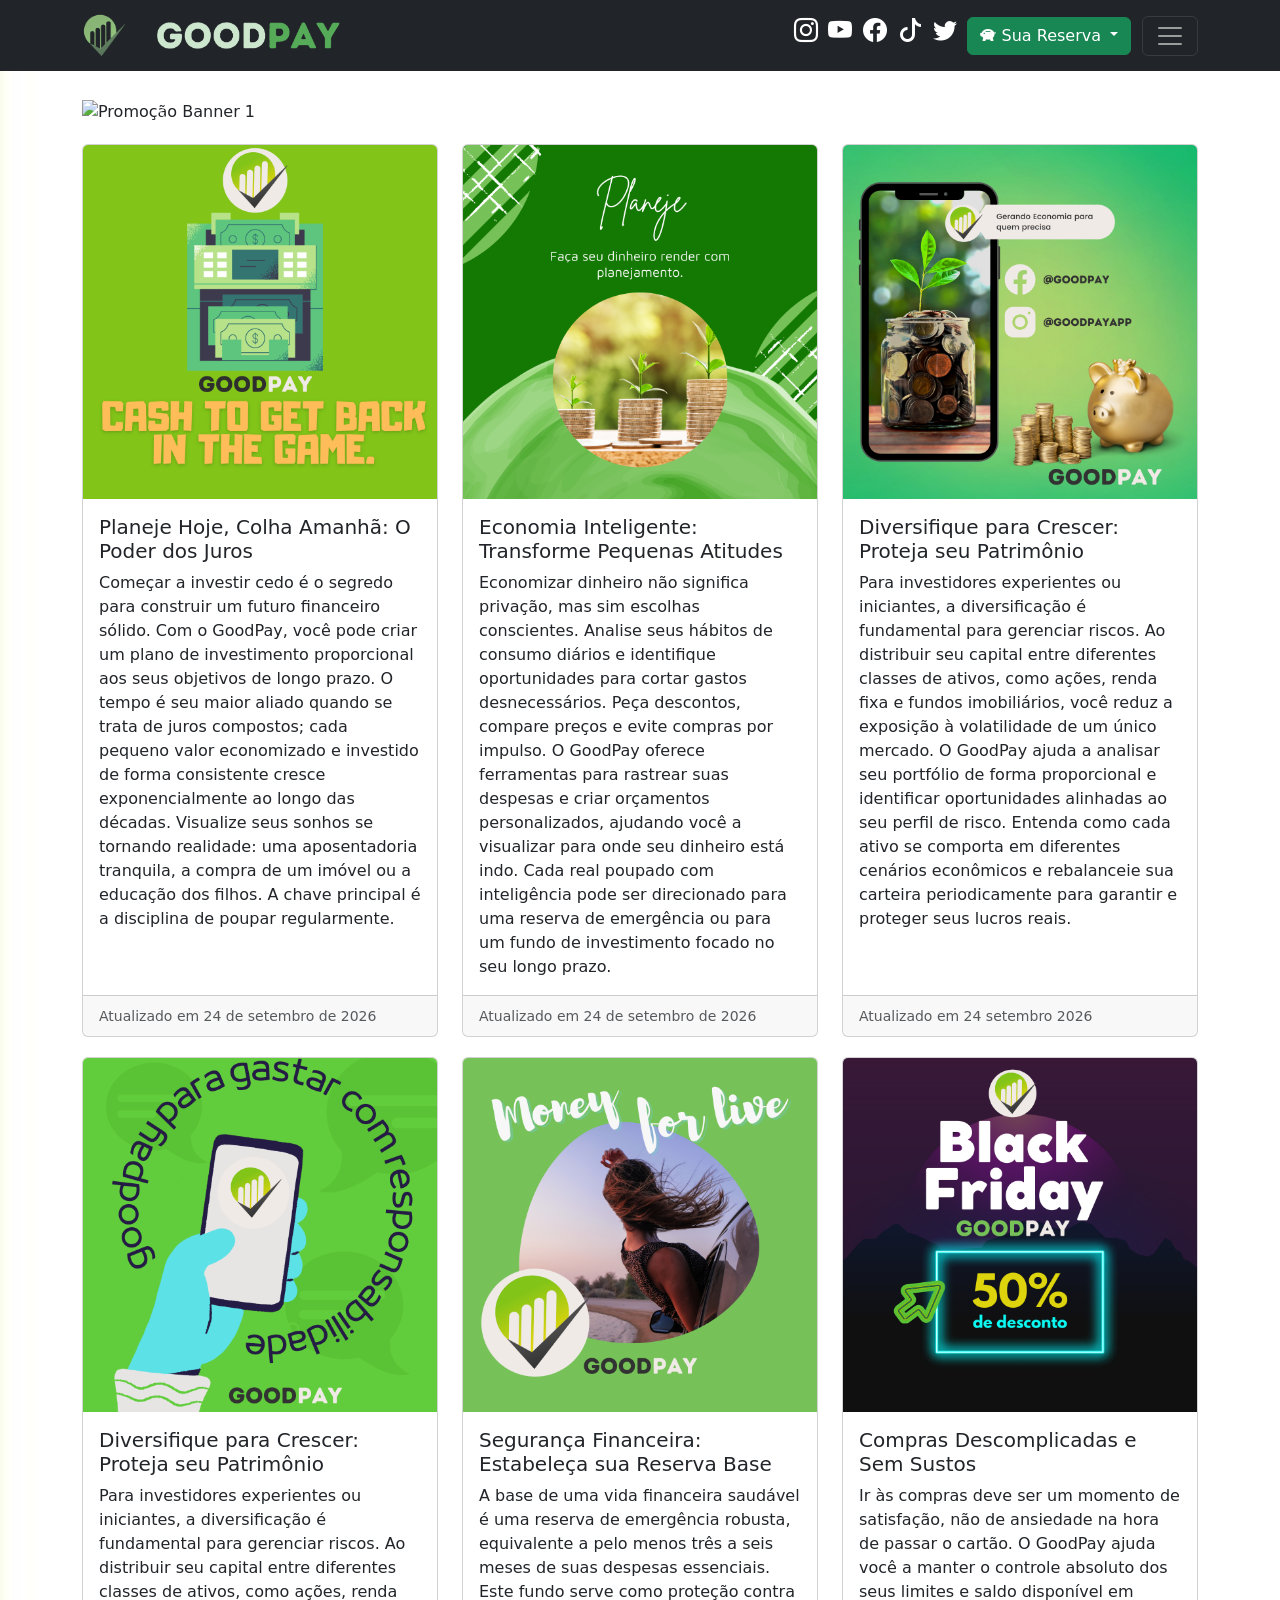
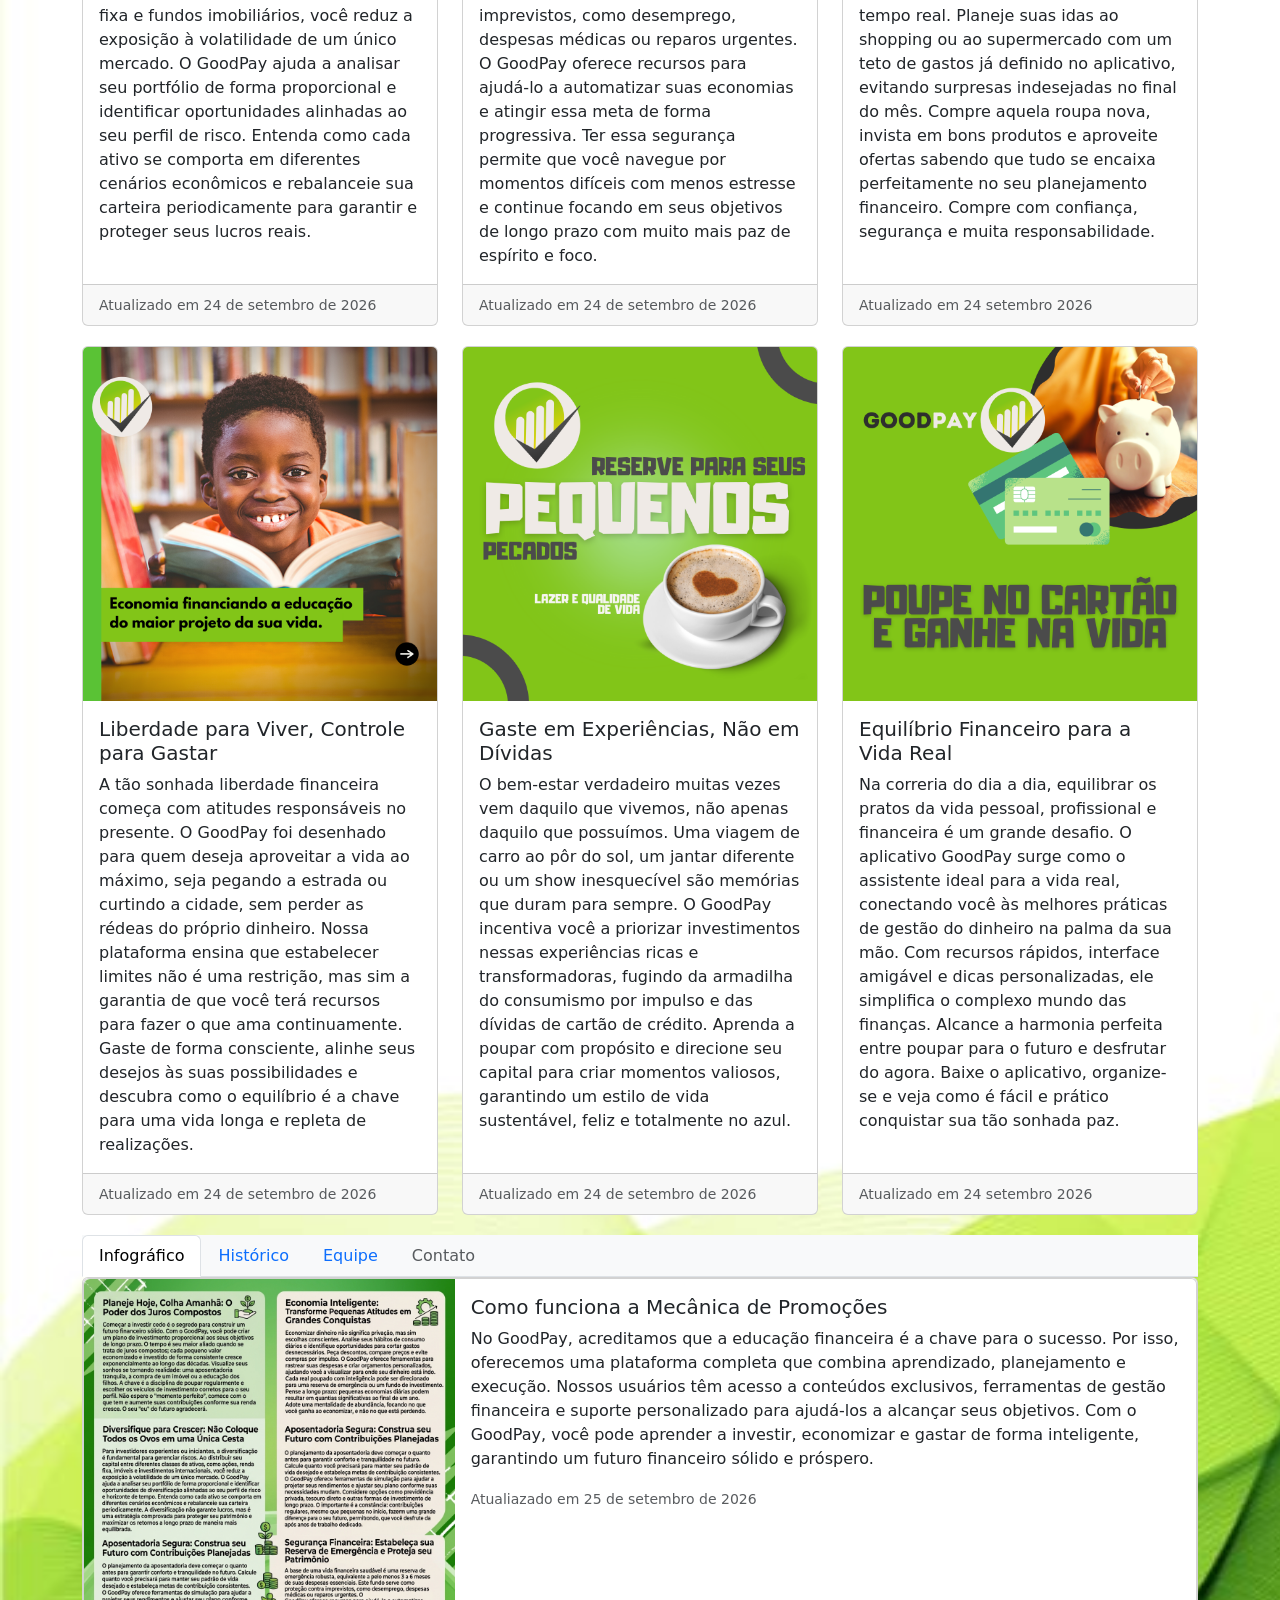
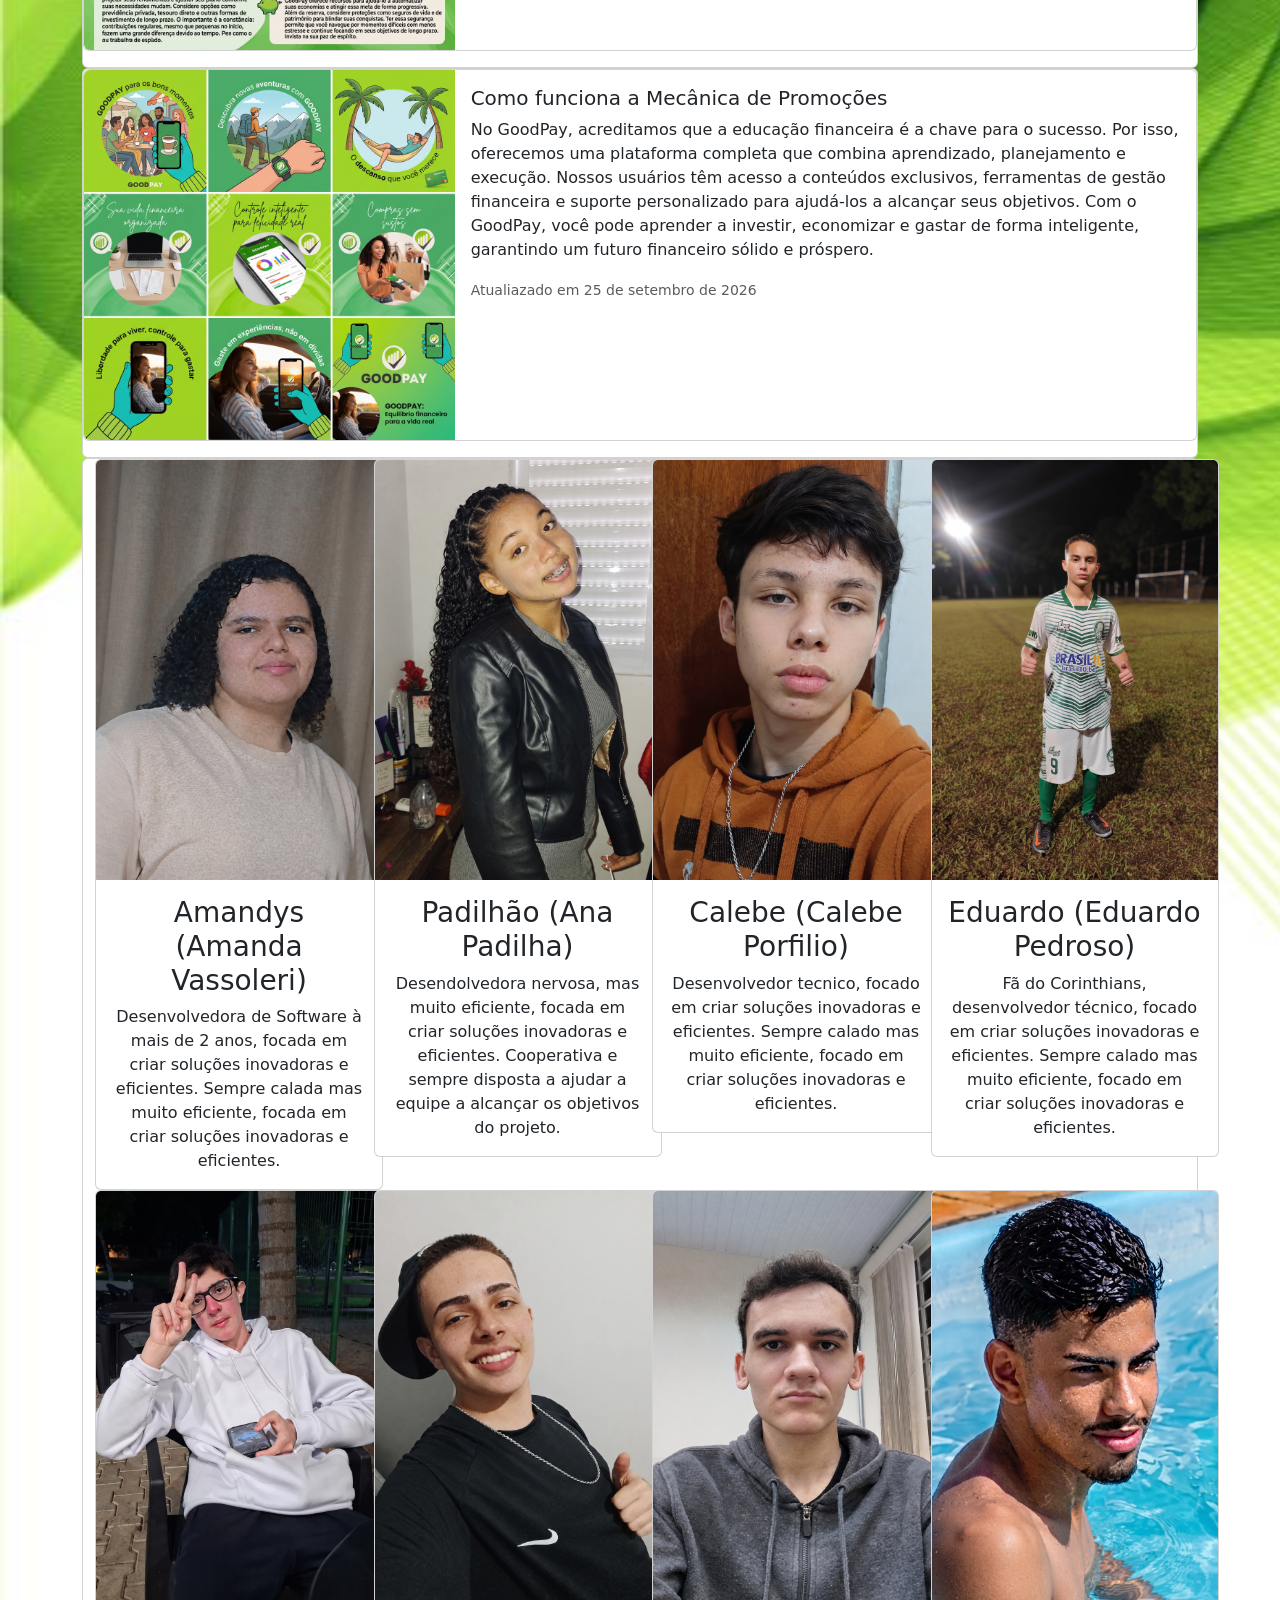
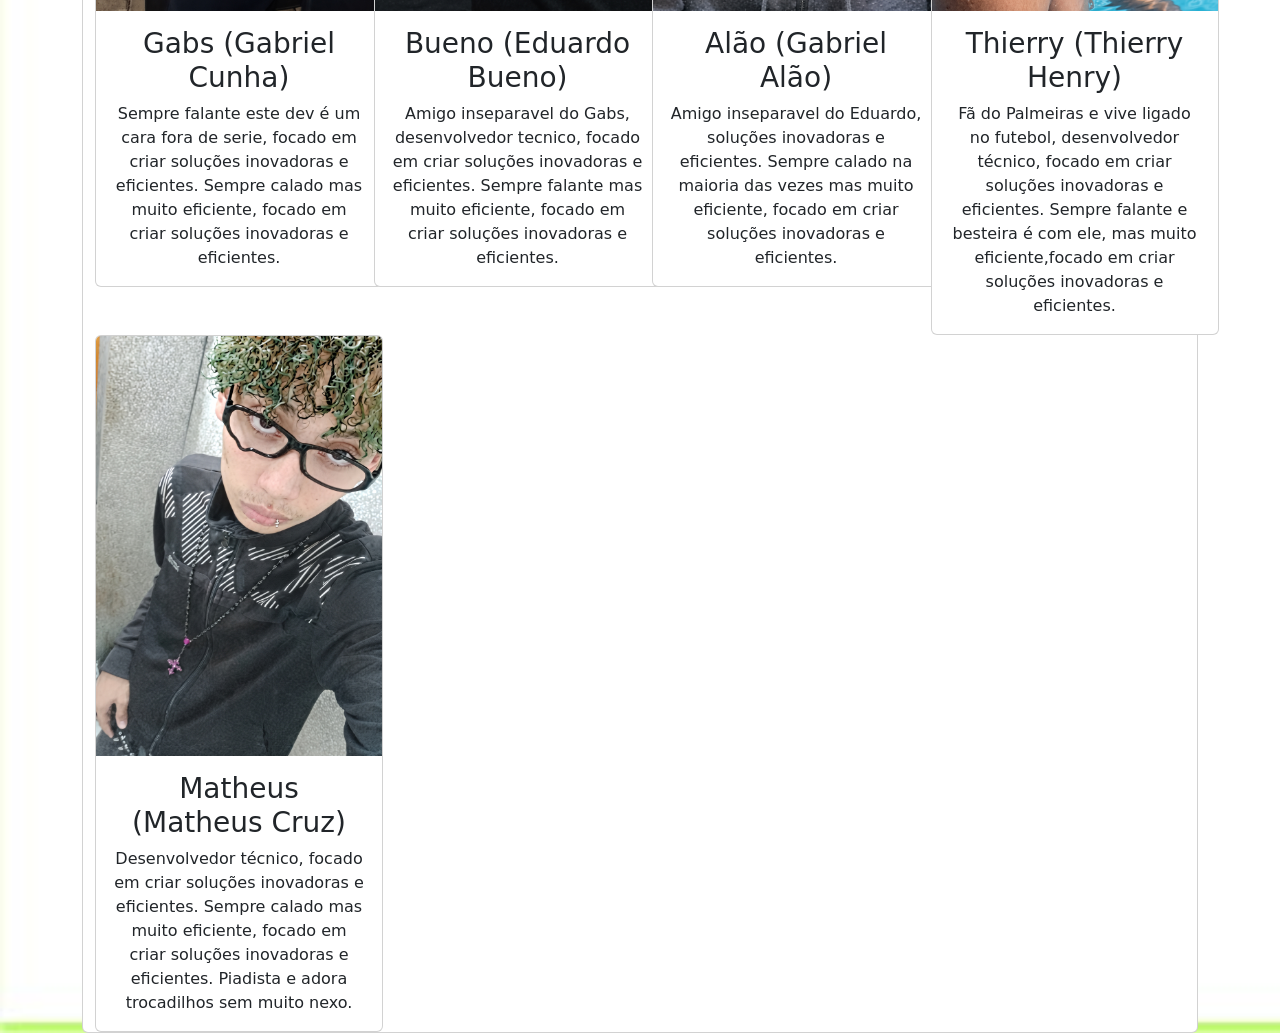
==== public/index.html @ ddb36ea9 "Inicio da Prova" ====
<!doctype html>
<html lang="pt-BR">

<head>
    <meta charset="utf-8">
    <meta name="viewport" content="width=device-width, initial-scale=1">
    <title>Bootstrap demo</title>
    <link href="https://cdn.jsdelivr.net/npm/bootstrap@5.3.8/dist/css/bootstrap.min.css" rel="stylesheet"
        integrity="sha384-sRIl4kxILFvY47J16cr9ZwB07vP4J8+LH7qKQnuqkuIAvNWLzeN8tE5YBujZqJLB" crossorigin="anonymous">
    <link rel="stylesheet" href="https://cdn.jsdelivr.net/npm/bootstrap-icons@1.13.1/font/bootstrap-icons.min.css">
    <link rel="stylesheet" href="./bootstrap/styles_complement.css">
</head>

<body>
    <header>
        <section name="barra-navegacao">
            <nav class="navbar navbar-dark bg-dark fixed-top">
                <div class="container">
                    <a class="navbar-brand" href="#">
                        <img src="./assets/logo_claro.png" alt="Logo Marca" width="45px" height="45px">
                    </a>
                    <div class="img-responsive">
                        <img src="./assets/letreiro-claro.png" alt="Letreiro Marca" width="30%">
                    </div>
                    <div class="icon">
                        <h4><i class="bi bi-instagram text-white"></i></h4>
                    </div>
                    <div class="icon">
                        <h4><i class="bi bi-youtube text-white"></i></h4>
                    </div>
                    <div class="icon">
                        <h4><i class="bi bi-facebook text-white"></i></h4>
                    </div>
                    <div class="icon">
                        <h4><i class="bi bi-tiktok text-white"></i></h4>
                    </div>
                    <div class="icon">
                        <h4><i class="bi bi-twitter text-white"></i></h4>
                    </div>
                    <div class="dropdown">
                        <button class="btn btn-success dropdown-toggle" type="button" data-bs-toggle="dropdown"
                            aria-expanded="false">
                            <i class="bi bi-piggy-bank-fill"></i>
                            Sua Reserva
                        </button>
                        <ul class="dropdown-menu dropdown-menu-dark">
                            <li><a class="dropdown-item active" href="#">Saldo da Conta</a></li>
                            <li><a class="dropdown-item" href="#">Transações</a></li>
                            <li><a class="dropdown-item" href="#">CashBack</a></li>
                            <li>
                                <hr class="dropdown-divider">
                            </li>
                            <li><a class="dropdown-item" href="#">Sair do Perfil</a></li>
                        </ul>
                    </div>
                    <button class="navbar-toggler" type="button" data-bs-toggle="offcanvas"
                        data-bs-target="#offcanvasNavbar" aria-controls="offcanvasNavbar"
                        aria-label="Toggle navigation">
                        <span class="navbar-toggler-icon"></span>
                    </button>
                    <div class="offcanvas offcanvas-end text-bg-dark" tabindex="-1" id="offcanvasNavbar"
                        aria-labelledby="offcanvasNavbarLabel">
                        <div class="offcanvas-header">
                            <img src="./assets/letreiro-claro.png" alt="Marca Digital" width="100%">
                            <button type="button" class="btn-close" data-bs-dismiss="offcanvas"
                                aria-label="Close"></button>
                        </div>
                        <div class="offcanvas-body">
                            <hr>
                            <div>
                                <div class="input-group mb-3">
                                    <span class="input-group-text" id="inputGroup-sizing-default">Email</span>
                                    <input type="email" class="form-control" aria-label="Sizing example input"
                                        aria-describedby="inputGroup-sizing-default" id="emailLogin">
                                </div>
                                <div class="input-group mb-3">
                                    <span class="input-group-text" id="inputGroup-sizing-default">Senha</span>
                                    <input type="password" class="form-control" aria-label="Sizing example input"
                                        aria-describedby="inputGroup-sizing-default" id="senhaLogin">
                                </div>
                                <div class="d-grid gap-2">
                                    <button class="btn btn-success" type="button" onclick="initializeLogin()">Login</button>
                                    <button class="btn btn-outline-success" type="button">Cadastrar</button>
                                </div>
                            </div>
                        </div>
                    </div>
                </div>
            </nav>
        </section>
    </header>
    <main>
        <section name="slide-show">
            <div class="container" style="margin-top: 100px;">
                <div id="carouselExampleIndicators" class="carousel slide">
                    <div class="carousel-indicators">
                        <button type="button" data-bs-target="#carouselExampleIndicators" data-bs-slide-to="0"
                            class="active" aria-current="true" aria-label="Slide 1"></button>
                        <button type="button" data-bs-target="#carouselExampleIndicators" data-bs-slide-to="1"
                            aria-label="Slide 2"></button>
                        <button type="button" data-bs-target="#carouselExampleIndicators" data-bs-slide-to="2"
                            aria-label="Slide 3"></button>
                    </div>
                    <div class="carousel-inner">
                        <div class="carousel-item active">
                            <img src="./assets/banner1.png" class="d-block w-100" alt="Promoção Banner 1">
                        </div>
                        <div class="carousel-item">
                            <img src="./assets/banner2.png" class="d-block w-100" alt="Promoção Banner 2">
                        </div>
                        <div class="carousel-item">
                            <img src="./assets/banner3.png" class="d-block w-100" alt="Promoção Banner 3">
                        </div>
                    </div>
                    <button class="carousel-control-prev" type="button" data-bs-target="#carouselExampleIndicators"
                        data-bs-slide="prev">
                        <span class="carousel-control-prev-icon" aria-hidden="true"></span>
                        <span class="visually-hidden">Anterior</span>
                    </button>
                    <button class="carousel-control-next" type="button" data-bs-target="#carouselExampleIndicators"
                        data-bs-slide="next">
                        <span class="carousel-control-next-icon" aria-hidden="true"></span>
                        <span class="visually-hidden">Próximo</span>
                    </button>
                </div>
            </div>
        </section>
        <section name="card-produtos">
            <div class="container" style="margin-top: 20px;">
                <div class="row row-cols-1 row-cols-md-3 g-4">
                    <div class="col">
                        <div class="card h-100">
                            <img src="./assets/quadro1.png" class="card-img-top" alt="Promoção 1">
                            <div class="card-body">
                                <h5 class="card-title">Planeje Hoje, Colha Amanhã: O Poder dos Juros</h5>
                                <p class="card-text">
                                    Começar a investir cedo é o segredo para construir um futuro financeiro sólido. Com
                                    o
                                    GoodPay, você pode criar um plano de investimento proporcional aos seus objetivos de
                                    longo prazo. O tempo é seu maior aliado quando se trata de juros compostos; cada
                                    pequeno
                                    valor economizado e investido de forma consistente cresce exponencialmente ao longo
                                    das
                                    décadas. Visualize seus sonhos se tornando realidade: uma aposentadoria tranquila, a
                                    compra de um imóvel ou a educação dos filhos. A chave principal é a disciplina de
                                    poupar
                                    regularmente.
                                </p>
                            </div>
                            <div class="card-footer">
                                <small class="text-body-secondary">Atualizado em 24 de setembro de 2026</small>
                            </div>
                        </div>
                    </div>
                    <div class="col">
                        <div class="card h-100">
                            <img src="./assets/quadro2.png" class="card-img-top" alt="Promoção 2">
                            <div class="card-body">
                                <h5 class="card-title">Economia Inteligente: Transforme Pequenas Atitudes</h5>
                                <p class="card-text">
                                    Economizar dinheiro não significa privação, mas sim escolhas conscientes. Analise
                                    seus
                                    hábitos de consumo diários e identifique oportunidades para cortar gastos
                                    desnecessários. Peça descontos, compare preços e evite compras por impulso. O
                                    GoodPay
                                    oferece ferramentas para rastrear suas despesas e criar orçamentos personalizados,
                                    ajudando você a visualizar para onde seu dinheiro está indo. Cada real poupado com
                                    inteligência pode ser direcionado para uma reserva de emergência ou para um fundo de
                                    investimento focado no seu longo prazo.
                                </p>
                            </div>
                            <div class="card-footer">
                                <small class="text-body-secondary">Atualizado em 24 de setembro de 2026</small>
                            </div>
                        </div>
                    </div>
                    <div class="col">
                        <div class="card h-100">
                            <img src="./assets/quadro3.png" class="card-img-top" alt="Promoção 3">
                            <div class="card-body">
                                <h5 class="card-title">Diversifique para Crescer: Proteja seu Patrimônio</h5>
                                <p class="card-text">
                                    Para investidores experientes ou iniciantes, a diversificação é fundamental para
                                    gerenciar riscos. Ao distribuir seu capital entre diferentes classes de ativos, como
                                    ações, renda fixa e fundos imobiliários, você reduz a exposição à volatilidade de um
                                    único mercado. O GoodPay ajuda a analisar seu portfólio de forma proporcional e
                                    identificar oportunidades alinhadas ao seu perfil de risco. Entenda como cada ativo
                                    se
                                    comporta em diferentes cenários econômicos e rebalanceie sua carteira periodicamente
                                    para garantir e proteger seus lucros reais.
                                </p>
                            </div>
                            <div class="card-footer">
                                <small class="text-body-secondary">Atualizado em 24 setembro 2026</small>
                            </div>
                        </div>
                    </div>
                </div>
            </div>
            <div class="container" style="margin-top: 20px;">
                <div class="row row-cols-1 row-cols-md-3 g-4">
                    <div class="col">
                        <div class="card h-100">
                            <img src="./assets/quadro4.png" class="card-img-top" alt="Promoção 4">
                            <div class="card-body">
                                <h5 class="card-title">Diversifique para Crescer: Proteja seu Patrimônio</h5>
                                <p class="card-text">
                                    Para investidores experientes ou iniciantes, a diversificação é fundamental para
                                    gerenciar riscos. Ao distribuir seu capital entre diferentes classes de ativos, como
                                    ações, renda fixa e fundos imobiliários, você reduz a exposição à volatilidade de um
                                    único mercado. O GoodPay ajuda a analisar seu portfólio de forma proporcional e
                                    identificar oportunidades alinhadas ao seu perfil de risco. Entenda como cada ativo
                                    se comporta em diferentes cenários econômicos e rebalanceie sua carteira
                                    periodicamente para garantir e proteger seus lucros reais.
                                </p>
                            </div>
                            <div class="card-footer">
                                <small class="text-body-secondary">Atualizado em 24 de setembro de 2026</small>
                            </div>
                        </div>
                    </div>
                    <div class="col">
                        <div class="card h-100">
                            <img src="./assets/quadro5.png" class="card-img-top" alt="Promoção 2">
                            <div class="card-body">
                                <h5 class="card-title">Segurança Financeira: Estabeleça sua Reserva Base</h5>
                                <p class="card-text">
                                    A base de uma vida financeira saudável é uma reserva de emergência robusta,
                                    equivalente a pelo menos três a seis meses de suas despesas essenciais. Este fundo
                                    serve como proteção contra imprevistos, como desemprego, despesas médicas ou reparos
                                    urgentes. O GoodPay oferece recursos para ajudá-lo a automatizar suas economias e
                                    atingir essa meta de forma progressiva. Ter essa segurança permite que você navegue
                                    por momentos difíceis com menos estresse e continue focando em seus objetivos de
                                    longo prazo com muito mais paz de espírito e foco.
                                </p>
                            </div>
                            <div class="card-footer">
                                <small class="text-body-secondary">Atualizado em 24 de setembro de 2026</small>
                            </div>
                        </div>
                    </div>
                    <div class="col">
                        <div class="card h-100">
                            <img src="./assets/quadro6.png" class="card-img-top" alt="Promoção 3">
                            <div class="card-body">
                                <h5 class="card-title">Compras Descomplicadas e Sem Sustos</h5>
                                <p class="card-text">
                                    Ir às compras deve ser um momento de satisfação, não de ansiedade na hora de passar
                                    o cartão. O GoodPay ajuda você a manter o controle absoluto dos seus limites e saldo
                                    disponível em tempo real. Planeje suas idas ao shopping ou ao supermercado com um
                                    teto de gastos já definido no aplicativo, evitando surpresas indesejadas no final do
                                    mês. Compre aquela roupa nova, invista em bons produtos e aproveite ofertas sabendo
                                    que tudo se encaixa perfeitamente no seu planejamento financeiro. Compre com
                                    confiança, segurança e muita responsabilidade.
                                </p>
                            </div>
                            <div class="card-footer">
                                <small class="text-body-secondary">Atualizado em 24 setembro 2026</small>
                            </div>
                        </div>
                    </div>
                </div>
            </div>
            <div class="container" style="margin-top: 20px;">
                <div class="row row-cols-1 row-cols-md-3 g-4">
                    <div class="col">
                        <div class="card h-100">
                            <img src="./assets/quadro7.png" class="card-img-top" alt="Promoção 4">
                            <div class="card-body">
                                <h5 class="card-title">Liberdade para Viver, Controle para Gastar</h5>
                                <p class="card-text">
                                    A tão sonhada liberdade financeira começa com atitudes responsáveis no presente. O
                                    GoodPay foi desenhado para quem deseja aproveitar a vida ao máximo, seja pegando a
                                    estrada ou curtindo a cidade, sem perder as rédeas do próprio dinheiro. Nossa
                                    plataforma ensina que estabelecer limites não é uma restrição, mas sim a garantia de
                                    que você terá recursos para fazer o que ama continuamente. Gaste de forma
                                    consciente, alinhe seus desejos às suas possibilidades e descubra como o equilíbrio
                                    é a chave para uma vida longa e repleta de realizações.
                                </p>
                            </div>
                            <div class="card-footer">
                                <small class="text-body-secondary">Atualizado em 24 de setembro de 2026</small>
                            </div>
                        </div>
                    </div>
                    <div class="col">
                        <div class="card h-100">
                            <img src="./assets/quadro8.png" class="card-img-top" alt="Promoção 2">
                            <div class="card-body">
                                <h5 class="card-title">Gaste em Experiências, Não em Dívidas</h5>
                                <p class="card-text">
                                    O bem-estar verdadeiro muitas vezes vem daquilo que vivemos, não apenas daquilo que
                                    possuímos. Uma viagem de carro ao pôr do sol, um jantar diferente ou um show
                                    inesquecível são memórias que duram para sempre. O GoodPay incentiva você a
                                    priorizar investimentos nessas experiências ricas e transformadoras, fugindo da
                                    armadilha do consumismo por impulso e das dívidas de cartão de crédito. Aprenda a
                                    poupar com propósito e direcione seu capital para criar momentos valiosos,
                                    garantindo um estilo de vida sustentável, feliz e totalmente no azul.
                                </p>
                            </div>
                            <div class="card-footer">
                                <small class="text-body-secondary">Atualizado em 24 de setembro de 2026</small>
                            </div>
                        </div>
                    </div>
                    <div class="col">
                        <div class="card h-100">
                            <img src="./assets/quadro9.png" class="card-img-top" alt="Promoção 3">
                            <div class="card-body">
                                <h5 class="card-title">Equilíbrio Financeiro para a Vida Real</h5>
                                <p class="card-text">
                                    Na correria do dia a dia, equilibrar os pratos da vida pessoal, profissional e
                                    financeira é um grande desafio. O aplicativo GoodPay surge como o assistente ideal
                                    para a vida real, conectando você às melhores práticas de gestão do dinheiro na
                                    palma da sua mão. Com recursos rápidos, interface amigável e dicas personalizadas,
                                    ele simplifica o complexo mundo das finanças. Alcance a harmonia perfeita entre
                                    poupar para o futuro e desfrutar do agora. Baixe o aplicativo, organize-se e veja
                                    como é fácil e prático conquistar sua tão sonhada paz.
                                </p>
                            </div>
                            <div class="card-footer">
                                <small class="text-body-secondary">Atualizado em 24 setembro 2026</small>
                            </div>
                        </div>
                    </div>
                </div>
            </div>
        </section>
        <section name="card-sobrenos">
            <div class="container bg-teal-100" style="margin-top:20px;">
                <ul class="nav nav-tabs bg-light">
                    <li class="nav-item">
                        <a class="nav-link active" aria-current="page" href="#infografico">Infográfico</a>
                    </li>
                    <li class="nav-item">
                        <a class="nav-link" href="#historico">Histórico</a>
                    </li>
                    <li class="nav-item">
                        <a class="nav-link" href="#">Equipe</a>
                    </li>
                    <li class="nav-item">
                        <a class="nav-link disabled" aria-disabled="true">Contato</a>
                    </li>
                </ul>
                <div class="card" style="width: 100%;" id="infografico">
                    <div class="card mb-3" style="max-width: 100%;">
                        <div class="row g-0">
                            <div class="col-md-4">
                                <img src="./assets/info-grafico.png" class="img-fluid rounded-start"
                                    alt="Mecanica de Promoções" width="100%">
                            </div>
                            <div class="col-md-8">
                                <div class="card-body">
                                    <h5 class="card-title">Como funciona a Mecânica de Promoções</h5>
                                    <p class="card-text">
                                        No GoodPay, acreditamos que a educação financeira é a chave para o sucesso. Por
                                        isso, oferecemos uma plataforma completa que combina aprendizado, planejamento e
                                        execução. Nossos usuários têm acesso a conteúdos exclusivos, ferramentas de
                                        gestão financeira e suporte personalizado para ajudá-los a alcançar seus
                                        objetivos. Com o GoodPay, você pode aprender a investir, economizar e gastar de
                                        forma inteligente, garantindo um futuro financeiro sólido e próspero.
                                    </p>
                                    <p class="card-text"><small class="text-body-secondary">Atualiazado em 25 de
                                            setembro de 2026</small></p>
                                </div>
                            </div>
                        </div>
                    </div>
                </div>
                <div class="card" style="width: 100%;" id="historico">
                    <div class="card mb-3" style="max-width: 100%;">
                        <div class="row g-0">
                            <div class="col-md-4">
                                <img src="./assets/posts.jpeg" class="img-fluid rounded-start"
                                    alt="Mecanica de Promoções" width="100%">
                            </div>
                            <div class="col-md-8">
                                <div class="card-body">
                                    <h5 class="card-title">Como funciona a Mecânica de Promoções</h5>
                                    <p class="card-text">
                                        No GoodPay, acreditamos que a educação financeira é a chave para o sucesso. Por
                                        isso, oferecemos uma plataforma completa que combina aprendizado, planejamento e
                                        execução. Nossos usuários têm acesso a conteúdos exclusivos, ferramentas de
                                        gestão financeira e suporte personalizado para ajudá-los a alcançar seus
                                        objetivos. Com o GoodPay, você pode aprender a investir, economizar e gastar de
                                        forma inteligente, garantindo um futuro financeiro sólido e próspero.
                                    </p>
                                    <p class="card-text"><small class="text-body-secondary">Atualiazado em 25 de
                                            setembro de 2026</small></p>
                                </div>
                            </div>
                        </div>
                    </div>
                </div>
                <div class="card" style="width: 100%;" id="equipe">
                    <div class="container text-center">
                        <div class="row row-cols-4">
                            <div class="col">
                                <div class="card" style="width: 18rem;">
                                    <img src="./assets/amandys.jpeg" class="card-img-top" alt="Amanda Vassoleri"
                                        width="640px" height="420px">
                                    <div class="card-body">
                                        <h3 class="card-title">Amandys (Amanda Vassoleri)</h3>
                                        <p class="card-text">Desenvolvedora de Software à mais de 2 anos,
                                            focada em criar soluções inovadoras e eficientes. Sempre calada mas muito
                                            eficiente, focada em criar soluções inovadoras e eficientes.
                                    </div>
                                </div>
                            </div>
                            <div class="col">
                                <div class="card" style="width: 18rem;">
                                    <img src="./assets/Ana.jpeg" class="card-img-top" alt="Ana Padilha" width="640px"
                                        height="420px">
                                    <div class="card-body">
                                        <h3 class="card-title">Padilhão (Ana Padilha)</h3>
                                        <p class="card-text">
                                            Desendolvedora nervosa, mas muito eficiente, focada em criar soluções
                                            inovadoras e eficientes. Cooperativa e sempre disposta a ajudar a equipe a
                                            alcançar os objetivos do projeto.
                                        </p>
                                    </div>
                                </div>
                            </div>
                            <div class="col">
                                <div class="card" style="width: 18rem;">
                                    <img src="./assets/calebe.jpeg" class="card-img-top" alt="Ana Padilha" width="640px"
                                        height="420px">
                                    <div class="card-body">
                                        <h3 class="card-title">Calebe (Calebe Porfilio)</h3>
                                        <p class="card-text">
                                            Desenvolvedor tecnico, focado em criar soluções inovadoras e eficientes.
                                            Sempre calado mas muito eficiente, focado em criar soluções inovadoras e
                                            eficientes.
                                        </p>
                                    </div>
                                </div>
                            </div>
                            <div class="col">
                                <div class="card" style="width: 18rem;">
                                    <img src="./assets/eduardo.jpeg" class="card-img-top" alt="Ana Padilha"
                                        width="640px" height="420px">
                                    <div class="card-body">
                                        <h3 class="card-title">Eduardo (Eduardo Pedroso)</h3>
                                        <p class="card-text">
                                            Fã do Corinthians, desenvolvedor técnico, focado em criar soluções
                                            inovadoras e
                                            eficientes. Sempre calado mas muito eficiente, focado em criar soluções
                                            inovadoras e eficientes.
                                        </p>
                                    </div>
                                </div>
                            </div>
                            <div class="col">
                                <div class="card" style="width: 18rem;">
                                    <img src="./assets/Gabs.jpeg" class="card-img-top" alt="Ana Padilha" width="640px"
                                        height="420px">
                                    <div class="card-body">
                                        <h3 class="card-title">Gabs (Gabriel Cunha)</h3>
                                        <p class="card-text">
                                            Sempre falante este dev é um cara fora de serie, focado em criar soluções
                                            inovadoras e eficientes. Sempre calado mas muito eficiente, focado em criar
                                            soluções inovadoras e eficientes.
                                        </p>
                                    </div>
                                </div>
                            </div>
                            <div class="col">
                                <div class="card" style="width: 18rem;">
                                    <img src="./assets/bueno.jpeg" class="card-img-top" alt="Ana Padilha" width="640px"
                                        height="420px">
                                    <div class="card-body">
                                        <h3 class="card-title">Bueno (Eduardo Bueno)</h3>
                                        <p class="card-text">
                                            Amigo inseparavel do Gabs, desenvolvedor tecnico, focado em criar soluções
                                            inovadoras e eficientes. Sempre falante mas muito eficiente, focado em criar
                                            soluções inovadoras e eficientes.
                                        </p>
                                    </div>
                                </div>
                            </div>
                            <div class="col">
                                <div class="card" style="width: 18rem;">
                                    <img src="./assets/Alao.jpeg" class="card-img-top" alt="Ana Padilha" width="640px"
                                        height="420px">
                                    <div class="card-body">
                                        <h3 class="card-title">Alão (Gabriel Alão)</h3>
                                        <p class="card-text">
                                            Amigo inseparavel do Eduardo, soluções inovadoras e
                                            eficientes. Sempre calado na maioria das vezes mas muito eficiente, focado
                                            em criar soluções
                                            inovadoras e eficientes.
                                        </p>
                                    </div>
                                </div>
                            </div>
                            <div class="col">
                                <div class="card" style="width: 18rem;">
                                    <img src="./assets/Thiery.jpeg" class="card-img-top" alt="Ana Padilha" width="640px"
                                        height="420px">
                                    <div class="card-body">
                                        <h3 class="card-title">Thierry (Thierry Henry)</h3>
                                        <p class="card-text">
                                            Fã do Palmeiras e vive ligado no futebol, desenvolvedor técnico, focado em
                                            criar soluções inovadoras e eficientes. Sempre falante e besteira é com ele,
                                            mas muito eficiente,focado em criar soluções inovadoras e eficientes.
                                        </p>
                                    </div>
                                </div>
                            </div>
                            <div class="col">
                                <div class="card" style="width: 18rem;">
                                    <img src="./assets/matheus.jpeg" class="card-img-top" alt="Ana Padilha"
                                        width="640px" height="420px">
                                    <div class="card-body">
                                        <h3 class="card-title">Matheus (Matheus Cruz)</h3>
                                        <p class="card-text">
                                            Desenvolvedor técnico, focado em criar soluções inovadoras e eficientes.
                                            Sempre calado mas muito eficiente, focado em criar soluções inovadoras e
                                            eficientes. Piadista e adora trocadilhos sem muito nexo.
                                        </p>
                                    </div>
                                </div>
                            </div>
                        </div>
                    </div>
                </div>
            </div>
        </section>
    </main>
    <footer>
        <script src="./engine/index.js"></script>
        <script src="https://cdn.jsdelivr.net/npm/@popperjs/core@2.11.8/dist/umd/popper.min.js"
            integrity="sha384-I7E8VVD/ismYTF4hNIPjVp/Zjvgyol6VFvRkX/vR+Vc4jQkC+hVqc2pM8ODewa9r"
            crossorigin="anonymous"></script>
        <script src="https://cdn.jsdelivr.net/npm/bootstrap@5.3.8/dist/js/bootstrap.min.js"
            integrity="sha384-G/EV+4j2dNv+tEPo3++6LCgdCROaejBqfUeNjuKAiuXbjrxilcCdDz6ZAVfHWe1Y"
            crossorigin="anonymous"></script>
    </footer>
</body>

</html>
---- public/bootstrap/styles_complement.css ----
body{
    background-image: url(../assets/fundo_gp_1.jpg);
    background-size: cover;
}
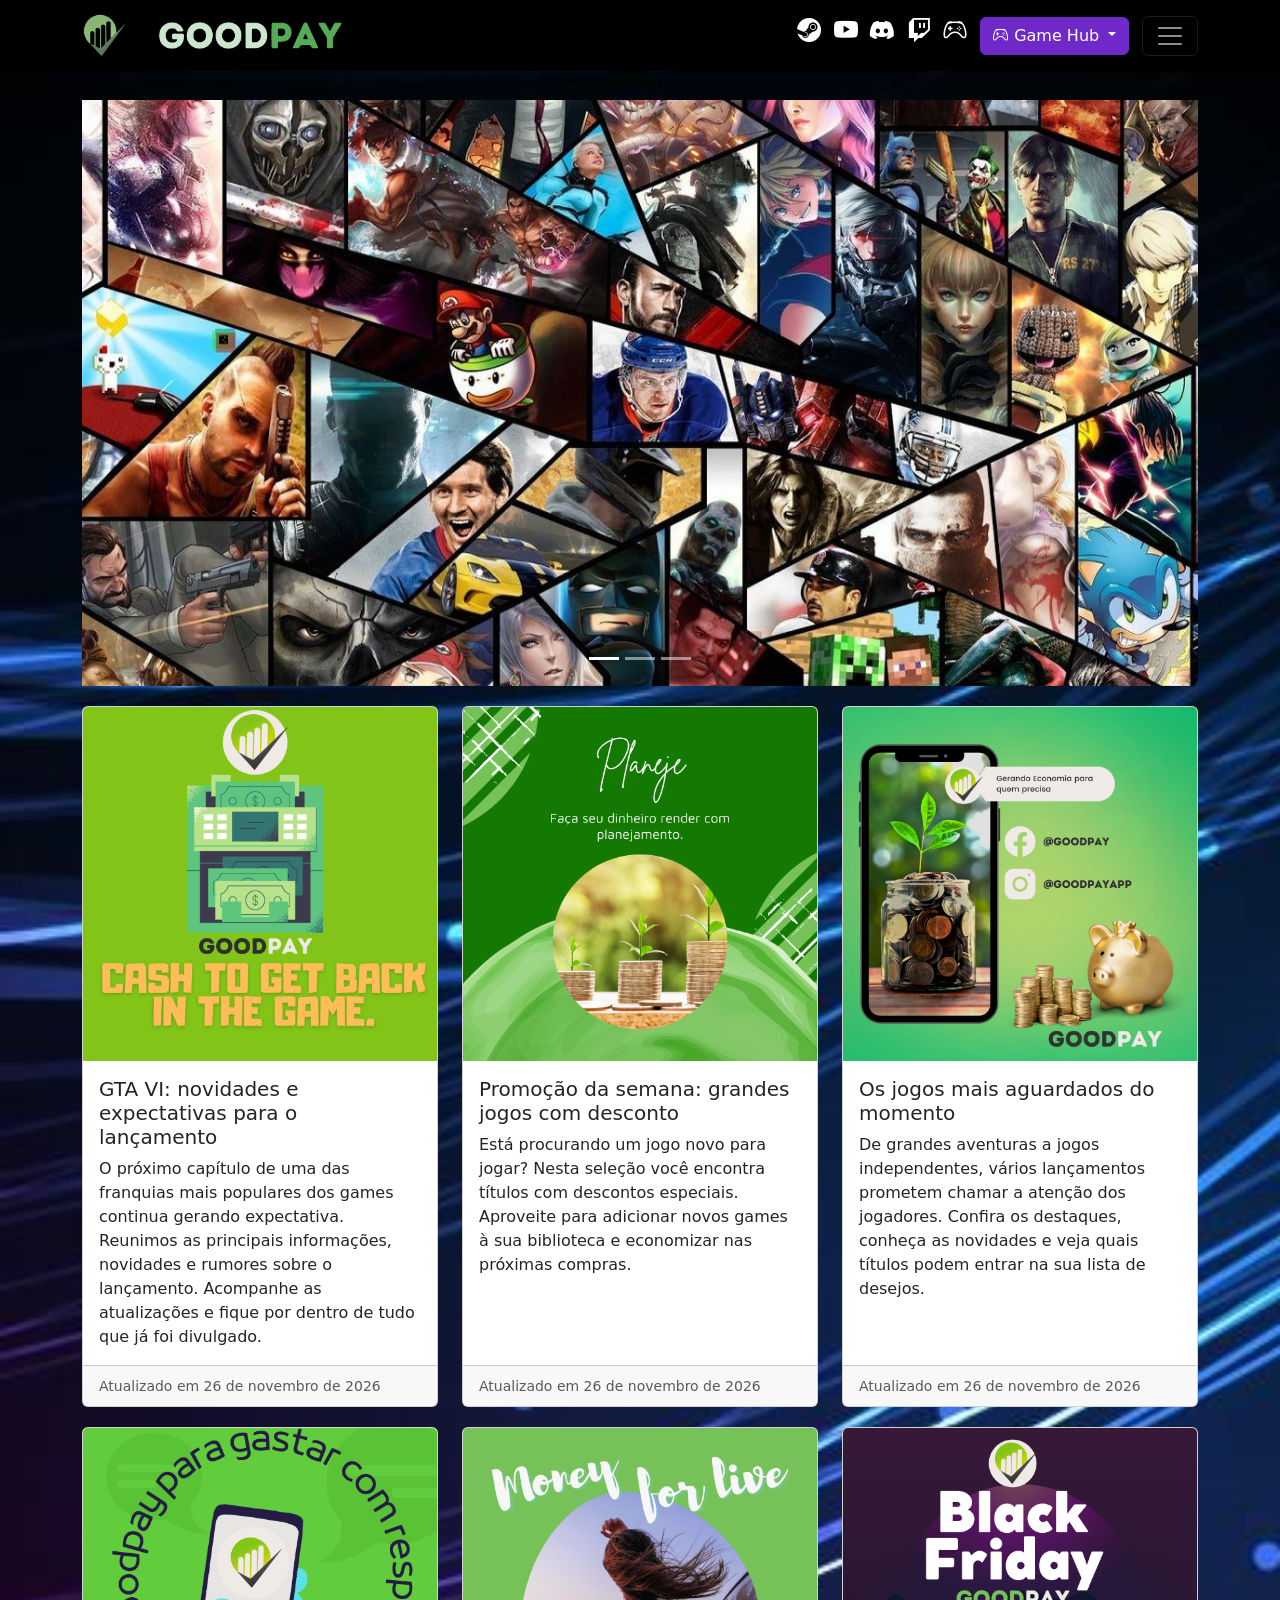
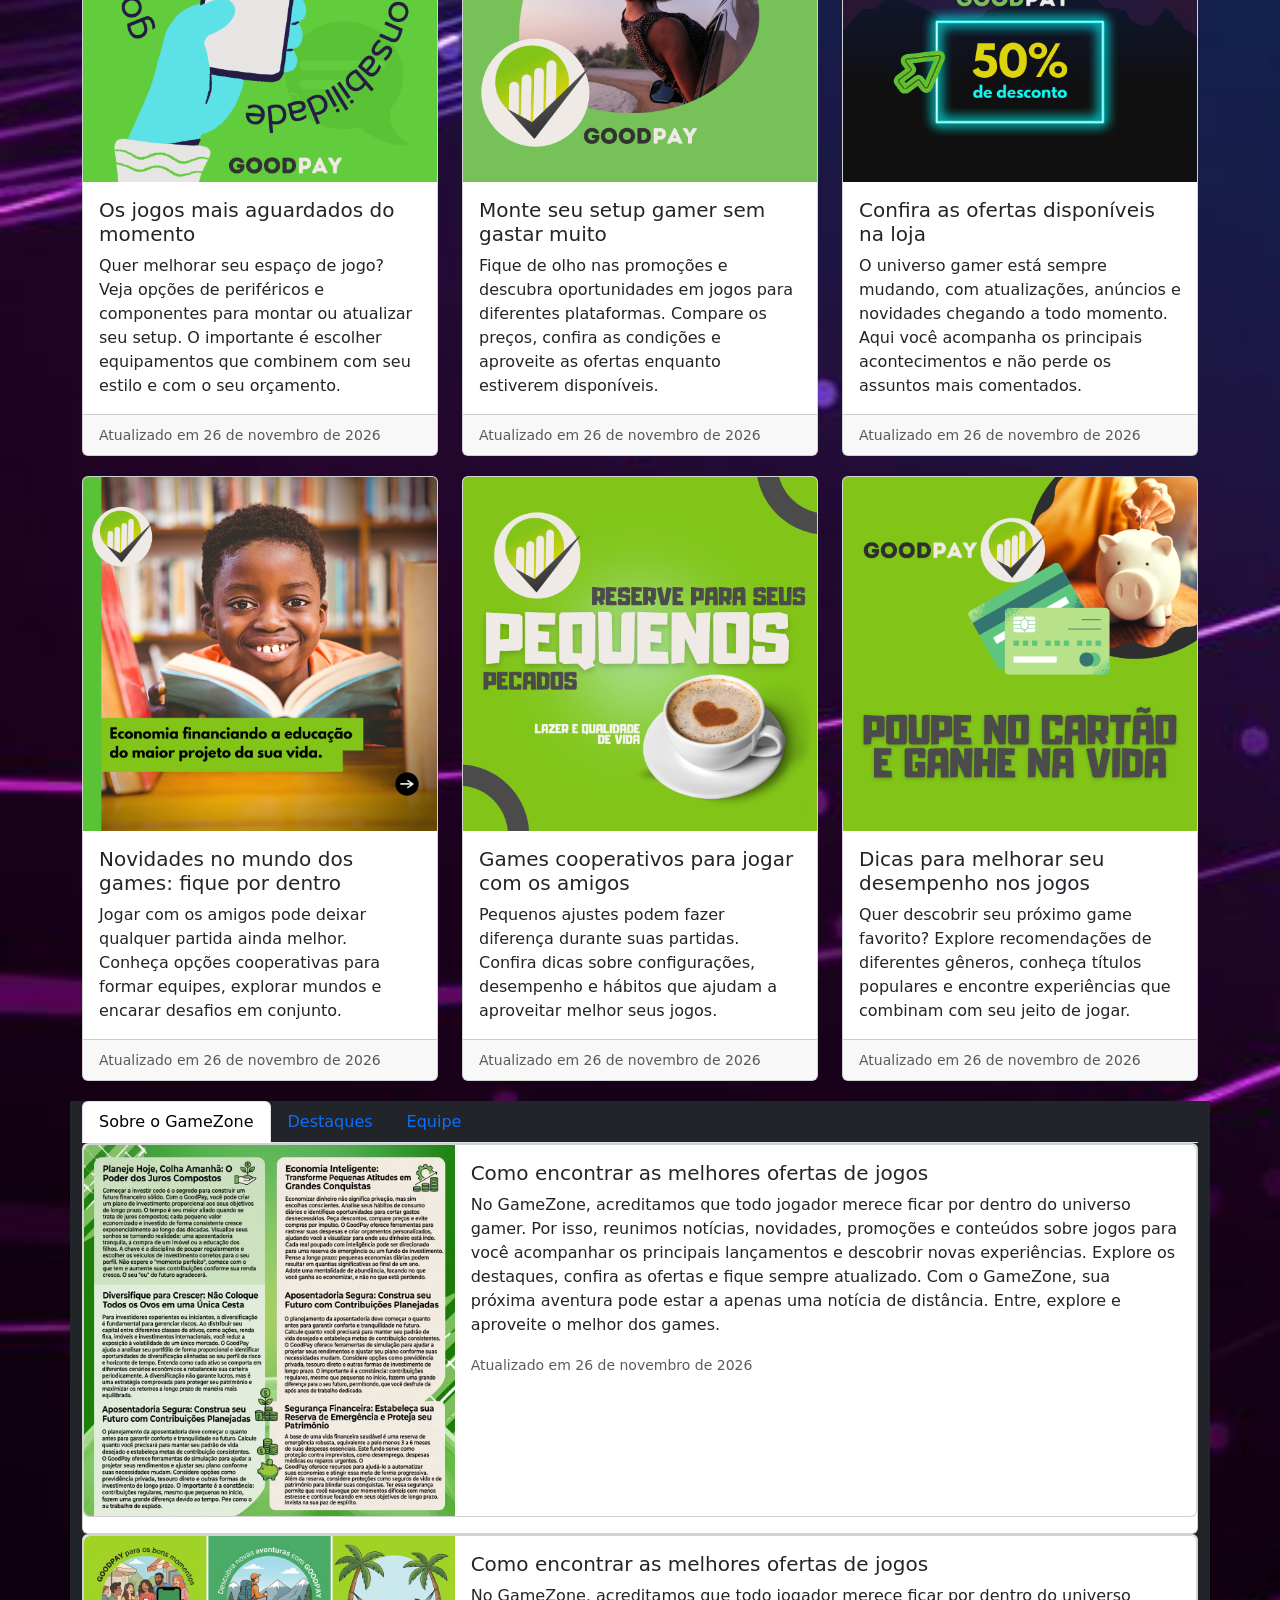
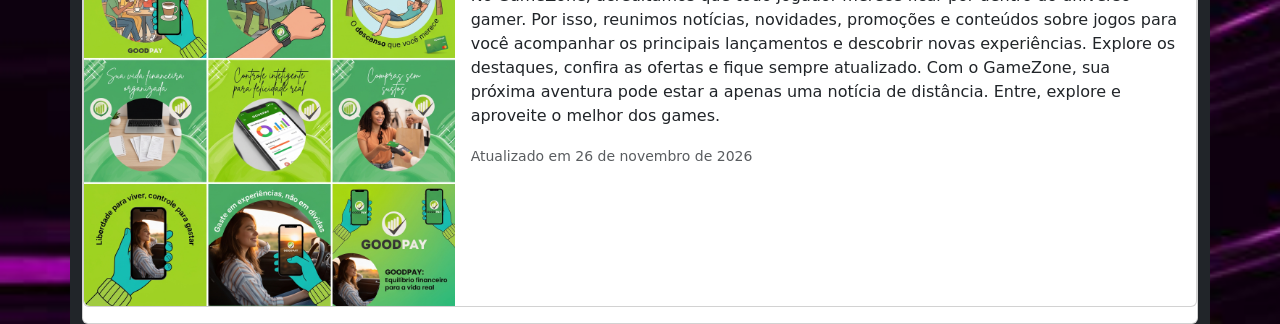
==== commit 4d5ab126: "parte 1 da prova" ====
--- a/public/index.html
+++ b/public/index.html
@@ -1,12 +1,10 @@
 <!doctype html>
 <html lang="pt-BR">
-
 <head>
     <meta charset="utf-8">
     <meta name="viewport" content="width=device-width, initial-scale=1">
-    <title>Bootstrap demo</title>
-    <link href="https://cdn.jsdelivr.net/npm/bootstrap@5.3.8/dist/css/bootstrap.min.css" rel="stylesheet"
-        integrity="sha384-sRIl4kxILFvY47J16cr9ZwB07vP4J8+LH7qKQnuqkuIAvNWLzeN8tE5YBujZqJLB" crossorigin="anonymous">
+    <title>GameZone | Game Hub</title>
+    <link href="https://cdn.jsdelivr.net/npm/bootstrap@5.3.8/dist/css/bootstrap.min.css" rel="stylesheet">
     <link rel="stylesheet" href="https://cdn.jsdelivr.net/npm/bootstrap-icons@1.13.1/font/bootstrap-icons.min.css">
     <link rel="stylesheet" href="./bootstrap/styles_complement.css">
 </head>
@@ -14,54 +12,43 @@
 <body>
     <header>
         <section name="barra-navegacao">
-            <nav class="navbar navbar-dark bg-dark fixed-top">
+            <nav class="navbar navbar-dark bg-black fixed-top">
                 <div class="container">
                     <a class="navbar-brand" href="#">
-                        <img src="./assets/logo_claro.png" alt="Logo Marca" width="45px" height="45px">
+                        <img src="./assets/logo_claro.png" alt="Logo GameZone" width="45px" height="45px">
                     </a>
                     <div class="img-responsive">
-                        <img src="./assets/letreiro-claro.png" alt="Letreiro Marca" width="30%">
-                    </div>
-                    <div class="icon">
-                        <h4><i class="bi bi-instagram text-white"></i></h4>
-                    </div>
-                    <div class="icon">
-                        <h4><i class="bi bi-youtube text-white"></i></h4>
-                    </div>
-                    <div class="icon">
-                        <h4><i class="bi bi-facebook text-white"></i></h4>
-                    </div>
-                    <div class="icon">
-                        <h4><i class="bi bi-tiktok text-white"></i></h4>
-                    </div>
-                    <div class="icon">
-                        <h4><i class="bi bi-twitter text-white"></i></h4>
-                    </div>
+                        <img src="./assets/letreiro-claro.png" alt="GameZone" width="30%">
+                    </div>
+                    <div class="icon"><h4><i class="bi bi-steam text-white"></i></h4></div>
+                    <div class="icon"><h4><i class="bi bi-youtube text-white"></i></h4></div>
+                    <div class="icon"><h4><i class="bi bi-discord text-white"></i></h4></div>
+                    <div class="icon"><h4><i class="bi bi-twitch text-white"></i></h4></div>
+                    <div class="icon"><h4><i class="bi bi-controller text-white"></i></h4></div>
+
                     <div class="dropdown">
-                        <button class="btn btn-success dropdown-toggle" type="button" data-bs-toggle="dropdown"
-                            aria-expanded="false">
-                            <i class="bi bi-piggy-bank-fill"></i>
-                            Sua Reserva
+                        <button class="btn btn-news dropdown-toggle" type="button" data-bs-toggle="dropdown" aria-expanded="false">
+                            <i class="bi bi-controller"></i> Game Hub
                         </button>
                         <ul class="dropdown-menu dropdown-menu-dark">
-                            <li><a class="dropdown-item active" href="#">Saldo da Conta</a></li>
-                            <li><a class="dropdown-item" href="#">Transações</a></li>
-                            <li><a class="dropdown-item" href="#">CashBack</a></li>
-                            <li>
-                                <hr class="dropdown-divider">
-                            </li>
-                            <li><a class="dropdown-item" href="#">Sair do Perfil</a></li>
+                            <li><a class="dropdown-item active" href="#">Ofertas</a></li>
+                            <li><a class="dropdown-item" href="#">Lançamentos</a></li>
+                            <li><a class="dropdown-item" href="#">Notícias</a></li>
+                            <li><hr class="dropdown-divider"></li>
+                            <li><a class="dropdown-item" href="#">Sair da conta</a></li>
                         </ul>
                     </div>
+
                     <button class="navbar-toggler" type="button" data-bs-toggle="offcanvas"
                         data-bs-target="#offcanvasNavbar" aria-controls="offcanvasNavbar"
                         aria-label="Toggle navigation">
                         <span class="navbar-toggler-icon"></span>
                     </button>
+
                     <div class="offcanvas offcanvas-end text-bg-dark" tabindex="-1" id="offcanvasNavbar"
                         aria-labelledby="offcanvasNavbarLabel">
                         <div class="offcanvas-header">
-                            <img src="./assets/letreiro-claro.png" alt="Marca Digital" width="100%">
+                            <img src="./assets/letreiro-claro.png" alt="GameZone" width="100%">
                             <button type="button" class="btn-close" data-bs-dismiss="offcanvas"
                                 aria-label="Close"></button>
                         </div>
@@ -69,7 +56,7 @@
                             <hr>
                             <div>
                                 <div class="input-group mb-3">
-                                    <span class="input-group-text" id="inputGroup-sizing-default">Email</span>
+                                    <span class="input-group-text" id="inputGroup-sizing-default">E-mail</span>
                                     <input type="email" class="form-control" aria-label="Sizing example input"
                                         aria-describedby="inputGroup-sizing-default" id="emailLogin">
                                 </div>
@@ -79,8 +66,8 @@
                                         aria-describedby="inputGroup-sizing-default" id="senhaLogin">
                                 </div>
                                 <div class="d-grid gap-2">
-                                    <button class="btn btn-success" type="button" onclick="initializeLogin()">Login</button>
-                                    <button class="btn btn-outline-success" type="button">Cadastrar</button>
+                                    <button class="btn btn-primary" type="button" onclick="initializeLogin()">Login</button>
+                                    <button class="btn btn-outline-info" type="button">Cadastrar</button>
                                 </div>
                             </div>
                         </div>
@@ -89,6 +76,7 @@
             </nav>
         </section>
     </header>
+
     <main>
         <section name="slide-show">
             <div class="container" style="margin-top: 100px;">
@@ -103,13 +91,13 @@
                     </div>
                     <div class="carousel-inner">
                         <div class="carousel-item active">
-                            <img src="./assets/banner1.png" class="d-block w-100" alt="Promoção Banner 1">
+                            <img src="./assets/banner1_gamer.jfif" class="d-block w-100" alt="Banner de jogos em destaque">
                         </div>
                         <div class="carousel-item">
-                            <img src="./assets/banner2.png" class="d-block w-100" alt="Promoção Banner 2">
+                            <img src="./assets/banner2.png" class="d-block w-100" alt="Ofertas de jogos">
                         </div>
                         <div class="carousel-item">
-                            <img src="./assets/banner3.png" class="d-block w-100" alt="Promoção Banner 3">
+                            <img src="./assets/banner3.png" class="d-block w-100" alt="Novidades gamer">
                         </div>
                     </div>
                     <button class="carousel-control-prev" type="button" data-bs-target="#carouselExampleIndicators"
@@ -125,215 +113,182 @@
                 </div>
             </div>
         </section>
+
         <section name="card-produtos">
             <div class="container" style="margin-top: 20px;">
                 <div class="row row-cols-1 row-cols-md-3 g-4">
-                    <div class="col">
-                        <div class="card h-100">
-                            <img src="./assets/quadro1.png" class="card-img-top" alt="Promoção 1">
-                            <div class="card-body">
-                                <h5 class="card-title">Planeje Hoje, Colha Amanhã: O Poder dos Juros</h5>
-                                <p class="card-text">
-                                    Começar a investir cedo é o segredo para construir um futuro financeiro sólido. Com
-                                    o
-                                    GoodPay, você pode criar um plano de investimento proporcional aos seus objetivos de
-                                    longo prazo. O tempo é seu maior aliado quando se trata de juros compostos; cada
-                                    pequeno
-                                    valor economizado e investido de forma consistente cresce exponencialmente ao longo
-                                    das
-                                    décadas. Visualize seus sonhos se tornando realidade: uma aposentadoria tranquila, a
-                                    compra de um imóvel ou a educação dos filhos. A chave principal é a disciplina de
-                                    poupar
-                                    regularmente.
-                                </p>
-                            </div>
-                            <div class="card-footer">
-                                <small class="text-body-secondary">Atualizado em 24 de setembro de 2026</small>
-                            </div>
-                        </div>
-                    </div>
-                    <div class="col">
-                        <div class="card h-100">
-                            <img src="./assets/quadro2.png" class="card-img-top" alt="Promoção 2">
-                            <div class="card-body">
-                                <h5 class="card-title">Economia Inteligente: Transforme Pequenas Atitudes</h5>
-                                <p class="card-text">
-                                    Economizar dinheiro não significa privação, mas sim escolhas conscientes. Analise
-                                    seus
-                                    hábitos de consumo diários e identifique oportunidades para cortar gastos
-                                    desnecessários. Peça descontos, compare preços e evite compras por impulso. O
-                                    GoodPay
-                                    oferece ferramentas para rastrear suas despesas e criar orçamentos personalizados,
-                                    ajudando você a visualizar para onde seu dinheiro está indo. Cada real poupado com
-                                    inteligência pode ser direcionado para uma reserva de emergência ou para um fundo de
-                                    investimento focado no seu longo prazo.
-                                </p>
-                            </div>
-                            <div class="card-footer">
-                                <small class="text-body-secondary">Atualizado em 24 de setembro de 2026</small>
-                            </div>
-                        </div>
-                    </div>
-                    <div class="col">
-                        <div class="card h-100">
-                            <img src="./assets/quadro3.png" class="card-img-top" alt="Promoção 3">
-                            <div class="card-body">
-                                <h5 class="card-title">Diversifique para Crescer: Proteja seu Patrimônio</h5>
-                                <p class="card-text">
-                                    Para investidores experientes ou iniciantes, a diversificação é fundamental para
-                                    gerenciar riscos. Ao distribuir seu capital entre diferentes classes de ativos, como
-                                    ações, renda fixa e fundos imobiliários, você reduz a exposição à volatilidade de um
-                                    único mercado. O GoodPay ajuda a analisar seu portfólio de forma proporcional e
-                                    identificar oportunidades alinhadas ao seu perfil de risco. Entenda como cada ativo
-                                    se
-                                    comporta em diferentes cenários econômicos e rebalanceie sua carteira periodicamente
-                                    para garantir e proteger seus lucros reais.
-                                </p>
-                            </div>
-                            <div class="card-footer">
-                                <small class="text-body-secondary">Atualizado em 24 setembro 2026</small>
-                            </div>
-                        </div>
-                    </div>
-                </div>
-            </div>
+
+                    <div class="col">
+                        <div class="card h-100">
+                            <img src="./assets/quadro1.png" class="card-img-top" alt="Notícia gamer 1">
+                            <div class="card-body">
+                                <h5 class="card-title">GTA VI: novidades e expectativas para o lançamento</h5>
+                                <p class="card-text">
+                                    O próximo capítulo de uma das franquias mais populares dos games continua gerando expectativa.
+                                    Reunimos as principais informações, novidades e rumores sobre o lançamento.
+                                    Acompanhe as atualizações e fique por dentro de tudo que já foi divulgado.
+                                </p>
+                            </div>
+                            <div class="card-footer">
+                                <small class="text-body-secondary">Atualizado em 26 de novembro de 2026</small>
+                            </div>
+                        </div>
+                    </div>
+
+                    <div class="col">
+                        <div class="card h-100">
+                            <img src="./assets/quadro2.png" class="card-img-top" alt="Notícia gamer 2">
+                            <div class="card-body">
+                                <h5 class="card-title">Promoção da semana: grandes jogos com desconto</h5>
+                                <p class="card-text">
+                                    Está procurando um jogo novo para jogar? Nesta seleção você encontra títulos com descontos especiais.
+                                    Aproveite para adicionar novos games à sua biblioteca e economizar nas próximas compras.
+                                </p>
+                            </div>
+                            <div class="card-footer">
+                                <small class="text-body-secondary">Atualizado em 26 de novembro de 2026</small>
+                            </div>
+                        </div>
+                    </div>
+
+                    <div class="col">
+                        <div class="card h-100">
+                            <img src="./assets/quadro3.png" class="card-img-top" alt="Notícia gamer 3">
+                            <div class="card-body">
+                                <h5 class="card-title">Os jogos mais aguardados do momento</h5>
+                                <p class="card-text">
+                                    De grandes aventuras a jogos independentes, vários lançamentos prometem chamar a atenção dos jogadores.
+                                    Confira os destaques, conheça as novidades e veja quais títulos podem entrar na sua lista de desejos.
+                                </p>
+                            </div>
+                            <div class="card-footer">
+                                <small class="text-body-secondary">Atualizado em 26 de novembro de 2026</small>
+                            </div>
+                        </div>
+                    </div>
+
+                </div>
+            </div>
+
             <div class="container" style="margin-top: 20px;">
                 <div class="row row-cols-1 row-cols-md-3 g-4">
-                    <div class="col">
-                        <div class="card h-100">
-                            <img src="./assets/quadro4.png" class="card-img-top" alt="Promoção 4">
-                            <div class="card-body">
-                                <h5 class="card-title">Diversifique para Crescer: Proteja seu Patrimônio</h5>
-                                <p class="card-text">
-                                    Para investidores experientes ou iniciantes, a diversificação é fundamental para
-                                    gerenciar riscos. Ao distribuir seu capital entre diferentes classes de ativos, como
-                                    ações, renda fixa e fundos imobiliários, você reduz a exposição à volatilidade de um
-                                    único mercado. O GoodPay ajuda a analisar seu portfólio de forma proporcional e
-                                    identificar oportunidades alinhadas ao seu perfil de risco. Entenda como cada ativo
-                                    se comporta em diferentes cenários econômicos e rebalanceie sua carteira
-                                    periodicamente para garantir e proteger seus lucros reais.
-                                </p>
-                            </div>
-                            <div class="card-footer">
-                                <small class="text-body-secondary">Atualizado em 24 de setembro de 2026</small>
-                            </div>
-                        </div>
-                    </div>
-                    <div class="col">
-                        <div class="card h-100">
-                            <img src="./assets/quadro5.png" class="card-img-top" alt="Promoção 2">
-                            <div class="card-body">
-                                <h5 class="card-title">Segurança Financeira: Estabeleça sua Reserva Base</h5>
-                                <p class="card-text">
-                                    A base de uma vida financeira saudável é uma reserva de emergência robusta,
-                                    equivalente a pelo menos três a seis meses de suas despesas essenciais. Este fundo
-                                    serve como proteção contra imprevistos, como desemprego, despesas médicas ou reparos
-                                    urgentes. O GoodPay oferece recursos para ajudá-lo a automatizar suas economias e
-                                    atingir essa meta de forma progressiva. Ter essa segurança permite que você navegue
-                                    por momentos difíceis com menos estresse e continue focando em seus objetivos de
-                                    longo prazo com muito mais paz de espírito e foco.
-                                </p>
-                            </div>
-                            <div class="card-footer">
-                                <small class="text-body-secondary">Atualizado em 24 de setembro de 2026</small>
-                            </div>
-                        </div>
-                    </div>
-                    <div class="col">
-                        <div class="card h-100">
-                            <img src="./assets/quadro6.png" class="card-img-top" alt="Promoção 3">
-                            <div class="card-body">
-                                <h5 class="card-title">Compras Descomplicadas e Sem Sustos</h5>
-                                <p class="card-text">
-                                    Ir às compras deve ser um momento de satisfação, não de ansiedade na hora de passar
-                                    o cartão. O GoodPay ajuda você a manter o controle absoluto dos seus limites e saldo
-                                    disponível em tempo real. Planeje suas idas ao shopping ou ao supermercado com um
-                                    teto de gastos já definido no aplicativo, evitando surpresas indesejadas no final do
-                                    mês. Compre aquela roupa nova, invista em bons produtos e aproveite ofertas sabendo
-                                    que tudo se encaixa perfeitamente no seu planejamento financeiro. Compre com
-                                    confiança, segurança e muita responsabilidade.
-                                </p>
-                            </div>
-                            <div class="card-footer">
-                                <small class="text-body-secondary">Atualizado em 24 setembro 2026</small>
-                            </div>
-                        </div>
-                    </div>
-                </div>
-            </div>
+
+                    <div class="col">
+                        <div class="card h-100">
+                            <img src="./assets/quadro4.png" class="card-img-top" alt="Notícia gamer 4">
+                            <div class="card-body">
+                                <h5 class="card-title">Os jogos mais aguardados do momento</h5>
+                                <p class="card-text">
+                                    Quer melhorar seu espaço de jogo? Veja opções de periféricos e componentes para montar
+                                    ou atualizar seu setup. O importante é escolher equipamentos que combinem com seu estilo
+                                    e com o seu orçamento.
+                                </p>
+                            </div>
+                            <div class="card-footer">
+                                <small class="text-body-secondary">Atualizado em 26 de novembro de 2026</small>
+                            </div>
+                        </div>
+                    </div>
+
+                    <div class="col">
+                        <div class="card h-100">
+                            <img src="./assets/quadro5.png" class="card-img-top" alt="Notícia gamer 5">
+                            <div class="card-body">
+                                <h5 class="card-title">Monte seu setup gamer sem gastar muito</h5>
+                                <p class="card-text">
+                                    Fique de olho nas promoções e descubra oportunidades em jogos para diferentes plataformas.
+                                    Compare os preços, confira as condições e aproveite as ofertas enquanto estiverem disponíveis.
+                                </p>
+                            </div>
+                            <div class="card-footer">
+                                <small class="text-body-secondary">Atualizado em 26 de novembro de 2026</small>
+                            </div>
+                        </div>
+                    </div>
+
+                    <div class="col">
+                        <div class="card h-100">
+                            <img src="./assets/quadro6.png" class="card-img-top" alt="Notícia gamer 6">
+                            <div class="card-body">
+                                <h5 class="card-title">Confira as ofertas disponíveis na loja</h5>
+                                <p class="card-text">
+                                    O universo gamer está sempre mudando, com atualizações, anúncios e novidades chegando
+                                    a todo momento. Aqui você acompanha os principais acontecimentos e não perde os assuntos
+                                    mais comentados.
+                                </p>
+                            </div>
+                            <div class="card-footer">
+                                <small class="text-body-secondary">Atualizado em 26 de novembro de 2026</small>
+                            </div>
+                        </div>
+                    </div>
+
+                </div>
+            </div>
+
             <div class="container" style="margin-top: 20px;">
                 <div class="row row-cols-1 row-cols-md-3 g-4">
-                    <div class="col">
-                        <div class="card h-100">
-                            <img src="./assets/quadro7.png" class="card-img-top" alt="Promoção 4">
-                            <div class="card-body">
-                                <h5 class="card-title">Liberdade para Viver, Controle para Gastar</h5>
-                                <p class="card-text">
-                                    A tão sonhada liberdade financeira começa com atitudes responsáveis no presente. O
-                                    GoodPay foi desenhado para quem deseja aproveitar a vida ao máximo, seja pegando a
-                                    estrada ou curtindo a cidade, sem perder as rédeas do próprio dinheiro. Nossa
-                                    plataforma ensina que estabelecer limites não é uma restrição, mas sim a garantia de
-                                    que você terá recursos para fazer o que ama continuamente. Gaste de forma
-                                    consciente, alinhe seus desejos às suas possibilidades e descubra como o equilíbrio
-                                    é a chave para uma vida longa e repleta de realizações.
-                                </p>
-                            </div>
-                            <div class="card-footer">
-                                <small class="text-body-secondary">Atualizado em 24 de setembro de 2026</small>
-                            </div>
-                        </div>
-                    </div>
-                    <div class="col">
-                        <div class="card h-100">
-                            <img src="./assets/quadro8.png" class="card-img-top" alt="Promoção 2">
-                            <div class="card-body">
-                                <h5 class="card-title">Gaste em Experiências, Não em Dívidas</h5>
-                                <p class="card-text">
-                                    O bem-estar verdadeiro muitas vezes vem daquilo que vivemos, não apenas daquilo que
-                                    possuímos. Uma viagem de carro ao pôr do sol, um jantar diferente ou um show
-                                    inesquecível são memórias que duram para sempre. O GoodPay incentiva você a
-                                    priorizar investimentos nessas experiências ricas e transformadoras, fugindo da
-                                    armadilha do consumismo por impulso e das dívidas de cartão de crédito. Aprenda a
-                                    poupar com propósito e direcione seu capital para criar momentos valiosos,
-                                    garantindo um estilo de vida sustentável, feliz e totalmente no azul.
-                                </p>
-                            </div>
-                            <div class="card-footer">
-                                <small class="text-body-secondary">Atualizado em 24 de setembro de 2026</small>
-                            </div>
-                        </div>
-                    </div>
-                    <div class="col">
-                        <div class="card h-100">
-                            <img src="./assets/quadro9.png" class="card-img-top" alt="Promoção 3">
-                            <div class="card-body">
-                                <h5 class="card-title">Equilíbrio Financeiro para a Vida Real</h5>
-                                <p class="card-text">
-                                    Na correria do dia a dia, equilibrar os pratos da vida pessoal, profissional e
-                                    financeira é um grande desafio. O aplicativo GoodPay surge como o assistente ideal
-                                    para a vida real, conectando você às melhores práticas de gestão do dinheiro na
-                                    palma da sua mão. Com recursos rápidos, interface amigável e dicas personalizadas,
-                                    ele simplifica o complexo mundo das finanças. Alcance a harmonia perfeita entre
-                                    poupar para o futuro e desfrutar do agora. Baixe o aplicativo, organize-se e veja
-                                    como é fácil e prático conquistar sua tão sonhada paz.
-                                </p>
-                            </div>
-                            <div class="card-footer">
-                                <small class="text-body-secondary">Atualizado em 24 setembro 2026</small>
-                            </div>
-                        </div>
-                    </div>
+
+                    <div class="col">
+                        <div class="card h-100">
+                            <img src="./assets/quadro7.png" class="card-img-top" alt="Notícia gamer 7">
+                            <div class="card-body">
+                                <h5 class="card-title">Novidades no mundo dos games: fique por dentro</h5>
+                                <p class="card-text">
+                                    Jogar com os amigos pode deixar qualquer partida ainda melhor.
+                                    Conheça opções cooperativas para formar equipes, explorar mundos e encarar desafios em conjunto.
+                                </p>
+                            </div>
+                            <div class="card-footer">
+                                <small class="text-body-secondary">Atualizado em 26 de novembro de 2026</small>
+                            </div>
+                        </div>
+                    </div>
+
+                    <div class="col">
+                        <div class="card h-100">
+                            <img src="./assets/quadro8.png" class="card-img-top" alt="Notícia gamer 8">
+                            <div class="card-body">
+                                <h5 class="card-title">Games cooperativos para jogar com os amigos</h5>
+                                <p class="card-text">
+                                    Pequenos ajustes podem fazer diferença durante suas partidas.
+                                    Confira dicas sobre configurações, desempenho e hábitos que ajudam a aproveitar melhor seus jogos.
+                                </p>
+                            </div>
+                            <div class="card-footer">
+                                <small class="text-body-secondary">Atualizado em 26 de novembro de 2026</small>
+                            </div>
+                        </div>
+                    </div>
+
+                    <div class="col">
+                        <div class="card h-100">
+                            <img src="./assets/quadro9.png" class="card-img-top" alt="Notícia gamer 9">
+                            <div class="card-body">
+                                <h5 class="card-title">Dicas para melhorar seu desempenho nos jogos</h5>
+                                <p class="card-text">
+                                    Quer descobrir seu próximo game favorito? Explore recomendações de diferentes gêneros,
+                                    conheça títulos populares e encontre experiências que combinam com seu jeito de jogar.
+                                </p>
+                            </div>
+                            <div class="card-footer">
+                                <small class="text-body-secondary">Atualizado em 26 de novembro de 2026</small>
+                            </div>
+                        </div>
+                    </div>
+
                 </div>
             </div>
         </section>
+
         <section name="card-sobrenos">
-            <div class="container bg-teal-100" style="margin-top:20px;">
-                <ul class="nav nav-tabs bg-light">
+            <div class="container bg-dark" style="margin-top:20px;">
+                <ul class="nav nav-tabs bg-dark">
                     <li class="nav-item">
-                        <a class="nav-link active" aria-current="page" href="#infografico">Infográfico</a>
+                        <a class="nav-link active" aria-current="page" href="#infografico">Sobre o GameZone</a>
                     </li>
                     <li class="nav-item">
-                        <a class="nav-link" href="#historico">Histórico</a>
+                        <a class="nav-link" href="#historico">Destaques</a>
                     </li>
                     <li class="nav-item">
                         <a class="nav-link" href="#">Equipe</a>
@@ -342,200 +297,71 @@
                         <a class="nav-link disabled" aria-disabled="true">Contato</a>
                     </li>
                 </ul>
+
                 <div class="card" style="width: 100%;" id="infografico">
                     <div class="card mb-3" style="max-width: 100%;">
                         <div class="row g-0">
                             <div class="col-md-4">
                                 <img src="./assets/info-grafico.png" class="img-fluid rounded-start"
-                                    alt="Mecanica de Promoções" width="100%">
+                                    alt="Destaques do GameZone" width="100%">
                             </div>
                             <div class="col-md-8">
                                 <div class="card-body">
-                                    <h5 class="card-title">Como funciona a Mecânica de Promoções</h5>
+                                    <h5 class="card-title">Como encontrar as melhores ofertas de jogos</h5>
                                     <p class="card-text">
-                                        No GoodPay, acreditamos que a educação financeira é a chave para o sucesso. Por
-                                        isso, oferecemos uma plataforma completa que combina aprendizado, planejamento e
-                                        execução. Nossos usuários têm acesso a conteúdos exclusivos, ferramentas de
-                                        gestão financeira e suporte personalizado para ajudá-los a alcançar seus
-                                        objetivos. Com o GoodPay, você pode aprender a investir, economizar e gastar de
-                                        forma inteligente, garantindo um futuro financeiro sólido e próspero.
+                                        No GameZone, acreditamos que todo jogador merece ficar por dentro do universo gamer.
+                                        Por isso, reunimos notícias, novidades, promoções e conteúdos sobre jogos para
+                                        você acompanhar os principais lançamentos e descobrir novas experiências.
+                                        Explore os destaques, confira as ofertas e fique sempre atualizado.
+                                        Com o GameZone, sua próxima aventura pode estar a apenas uma notícia de distância.
+                                        Entre, explore e aproveite o melhor dos games.
                                     </p>
-                                    <p class="card-text"><small class="text-body-secondary">Atualiazado em 25 de
-                                            setembro de 2026</small></p>
-                                </div>
-                            </div>
-                        </div>
-                    </div>
-                </div>
+                                    <p class="card-text">
+                                        <small class="text-body-secondary">Atualizado em 26 de novembro de 2026</small>
+                                    </p>
+                                </div>
+                            </div>
+                        </div>
+                    </div>
+                </div>
+
                 <div class="card" style="width: 100%;" id="historico">
                     <div class="card mb-3" style="max-width: 100%;">
                         <div class="row g-0">
                             <div class="col-md-4">
                                 <img src="./assets/posts.jpeg" class="img-fluid rounded-start"
-                                    alt="Mecanica de Promoções" width="100%">
+                                    alt="Destaques do GameZone" width="100%">
                             </div>
                             <div class="col-md-8">
                                 <div class="card-body">
-                                    <h5 class="card-title">Como funciona a Mecânica de Promoções</h5>
+                                    <h5 class="card-title">Como encontrar as melhores ofertas de jogos</h5>
                                     <p class="card-text">
-                                        No GoodPay, acreditamos que a educação financeira é a chave para o sucesso. Por
-                                        isso, oferecemos uma plataforma completa que combina aprendizado, planejamento e
-                                        execução. Nossos usuários têm acesso a conteúdos exclusivos, ferramentas de
-                                        gestão financeira e suporte personalizado para ajudá-los a alcançar seus
-                                        objetivos. Com o GoodPay, você pode aprender a investir, economizar e gastar de
-                                        forma inteligente, garantindo um futuro financeiro sólido e próspero.
+                                        No GameZone, acreditamos que todo jogador merece ficar por dentro do universo gamer.
+                                        Por isso, reunimos notícias, novidades, promoções e conteúdos sobre jogos para
+                                        você acompanhar os principais lançamentos e descobrir novas experiências.
+                                        Explore os destaques, confira as ofertas e fique sempre atualizado.
+                                        Com o GameZone, sua próxima aventura pode estar a apenas uma notícia de distância.
+                                        Entre, explore e aproveite o melhor dos games.
                                     </p>
-                                    <p class="card-text"><small class="text-body-secondary">Atualiazado em 25 de
-                                            setembro de 2026</small></p>
-                                </div>
-                            </div>
-                        </div>
-                    </div>
-                </div>
-                <div class="card" style="width: 100%;" id="equipe">
-                    <div class="container text-center">
-                        <div class="row row-cols-4">
-                            <div class="col">
-                                <div class="card" style="width: 18rem;">
-                                    <img src="./assets/amandys.jpeg" class="card-img-top" alt="Amanda Vassoleri"
-                                        width="640px" height="420px">
-                                    <div class="card-body">
-                                        <h3 class="card-title">Amandys (Amanda Vassoleri)</h3>
-                                        <p class="card-text">Desenvolvedora de Software à mais de 2 anos,
-                                            focada em criar soluções inovadoras e eficientes. Sempre calada mas muito
-                                            eficiente, focada em criar soluções inovadoras e eficientes.
-                                    </div>
-                                </div>
-                            </div>
-                            <div class="col">
-                                <div class="card" style="width: 18rem;">
-                                    <img src="./assets/Ana.jpeg" class="card-img-top" alt="Ana Padilha" width="640px"
-                                        height="420px">
-                                    <div class="card-body">
-                                        <h3 class="card-title">Padilhão (Ana Padilha)</h3>
-                                        <p class="card-text">
-                                            Desendolvedora nervosa, mas muito eficiente, focada em criar soluções
-                                            inovadoras e eficientes. Cooperativa e sempre disposta a ajudar a equipe a
-                                            alcançar os objetivos do projeto.
-                                        </p>
-                                    </div>
-                                </div>
-                            </div>
-                            <div class="col">
-                                <div class="card" style="width: 18rem;">
-                                    <img src="./assets/calebe.jpeg" class="card-img-top" alt="Ana Padilha" width="640px"
-                                        height="420px">
-                                    <div class="card-body">
-                                        <h3 class="card-title">Calebe (Calebe Porfilio)</h3>
-                                        <p class="card-text">
-                                            Desenvolvedor tecnico, focado em criar soluções inovadoras e eficientes.
-                                            Sempre calado mas muito eficiente, focado em criar soluções inovadoras e
-                                            eficientes.
-                                        </p>
-                                    </div>
-                                </div>
-                            </div>
-                            <div class="col">
-                                <div class="card" style="width: 18rem;">
-                                    <img src="./assets/eduardo.jpeg" class="card-img-top" alt="Ana Padilha"
-                                        width="640px" height="420px">
-                                    <div class="card-body">
-                                        <h3 class="card-title">Eduardo (Eduardo Pedroso)</h3>
-                                        <p class="card-text">
-                                            Fã do Corinthians, desenvolvedor técnico, focado em criar soluções
-                                            inovadoras e
-                                            eficientes. Sempre calado mas muito eficiente, focado em criar soluções
-                                            inovadoras e eficientes.
-                                        </p>
-                                    </div>
-                                </div>
-                            </div>
-                            <div class="col">
-                                <div class="card" style="width: 18rem;">
-                                    <img src="./assets/Gabs.jpeg" class="card-img-top" alt="Ana Padilha" width="640px"
-                                        height="420px">
-                                    <div class="card-body">
-                                        <h3 class="card-title">Gabs (Gabriel Cunha)</h3>
-                                        <p class="card-text">
-                                            Sempre falante este dev é um cara fora de serie, focado em criar soluções
-                                            inovadoras e eficientes. Sempre calado mas muito eficiente, focado em criar
-                                            soluções inovadoras e eficientes.
-                                        </p>
-                                    </div>
-                                </div>
-                            </div>
-                            <div class="col">
-                                <div class="card" style="width: 18rem;">
-                                    <img src="./assets/bueno.jpeg" class="card-img-top" alt="Ana Padilha" width="640px"
-                                        height="420px">
-                                    <div class="card-body">
-                                        <h3 class="card-title">Bueno (Eduardo Bueno)</h3>
-                                        <p class="card-text">
-                                            Amigo inseparavel do Gabs, desenvolvedor tecnico, focado em criar soluções
-                                            inovadoras e eficientes. Sempre falante mas muito eficiente, focado em criar
-                                            soluções inovadoras e eficientes.
-                                        </p>
-                                    </div>
-                                </div>
-                            </div>
-                            <div class="col">
-                                <div class="card" style="width: 18rem;">
-                                    <img src="./assets/Alao.jpeg" class="card-img-top" alt="Ana Padilha" width="640px"
-                                        height="420px">
-                                    <div class="card-body">
-                                        <h3 class="card-title">Alão (Gabriel Alão)</h3>
-                                        <p class="card-text">
-                                            Amigo inseparavel do Eduardo, soluções inovadoras e
-                                            eficientes. Sempre calado na maioria das vezes mas muito eficiente, focado
-                                            em criar soluções
-                                            inovadoras e eficientes.
-                                        </p>
-                                    </div>
-                                </div>
-                            </div>
-                            <div class="col">
-                                <div class="card" style="width: 18rem;">
-                                    <img src="./assets/Thiery.jpeg" class="card-img-top" alt="Ana Padilha" width="640px"
-                                        height="420px">
-                                    <div class="card-body">
-                                        <h3 class="card-title">Thierry (Thierry Henry)</h3>
-                                        <p class="card-text">
-                                            Fã do Palmeiras e vive ligado no futebol, desenvolvedor técnico, focado em
-                                            criar soluções inovadoras e eficientes. Sempre falante e besteira é com ele,
-                                            mas muito eficiente,focado em criar soluções inovadoras e eficientes.
-                                        </p>
-                                    </div>
-                                </div>
-                            </div>
-                            <div class="col">
-                                <div class="card" style="width: 18rem;">
-                                    <img src="./assets/matheus.jpeg" class="card-img-top" alt="Ana Padilha"
-                                        width="640px" height="420px">
-                                    <div class="card-body">
-                                        <h3 class="card-title">Matheus (Matheus Cruz)</h3>
-                                        <p class="card-text">
-                                            Desenvolvedor técnico, focado em criar soluções inovadoras e eficientes.
-                                            Sempre calado mas muito eficiente, focado em criar soluções inovadoras e
-                                            eficientes. Piadista e adora trocadilhos sem muito nexo.
-                                        </p>
-                                    </div>
-                                </div>
-                            </div>
-                        </div>
-                    </div>
-                </div>
+                                    <p class="card-text">
+                                        <small class="text-body-secondary">Atualizado em 26 de novembro de 2026</small>
+                                    </p>
+                                </div>
+                            </div>
+                        </div>
+                    </div>
+                </div>
+
             </div>
         </section>
     </main>
+
     <footer>
         <script src="./engine/index.js"></script>
         <script src="https://cdn.jsdelivr.net/npm/@popperjs/core@2.11.8/dist/umd/popper.min.js"
-            integrity="sha384-I7E8VVD/ismYTF4hNIPjVp/Zjvgyol6VFvRkX/vR+Vc4jQkC+hVqc2pM8ODewa9r"
             crossorigin="anonymous"></script>
         <script src="https://cdn.jsdelivr.net/npm/bootstrap@5.3.8/dist/js/bootstrap.min.js"
-            integrity="sha384-G/EV+4j2dNv+tEPo3++6LCgdCROaejBqfUeNjuKAiuXbjrxilcCdDz6ZAVfHWe1Y"
             crossorigin="anonymous"></script>
     </footer>
 </body>
-
 </html>
--- a/public/bootstrap/styles_complement.css
+++ b/public/bootstrap/styles_complement.css
@@ -1,4 +1,15 @@
 body{
-    background-image: url(../assets/fundo_gp_1.jpg);
+    background-image: url(../assets/fundo_gamer_1.jfif);
     background-size: cover;
+}
+.btn-news {
+    background-color: #7029c9;
+    border-color: #7029c9;
+    color: white;
+}
+
+.btn-news:hover {
+    background-color: #501b91;
+    border-color: #501b91;
+    color: white;
 }
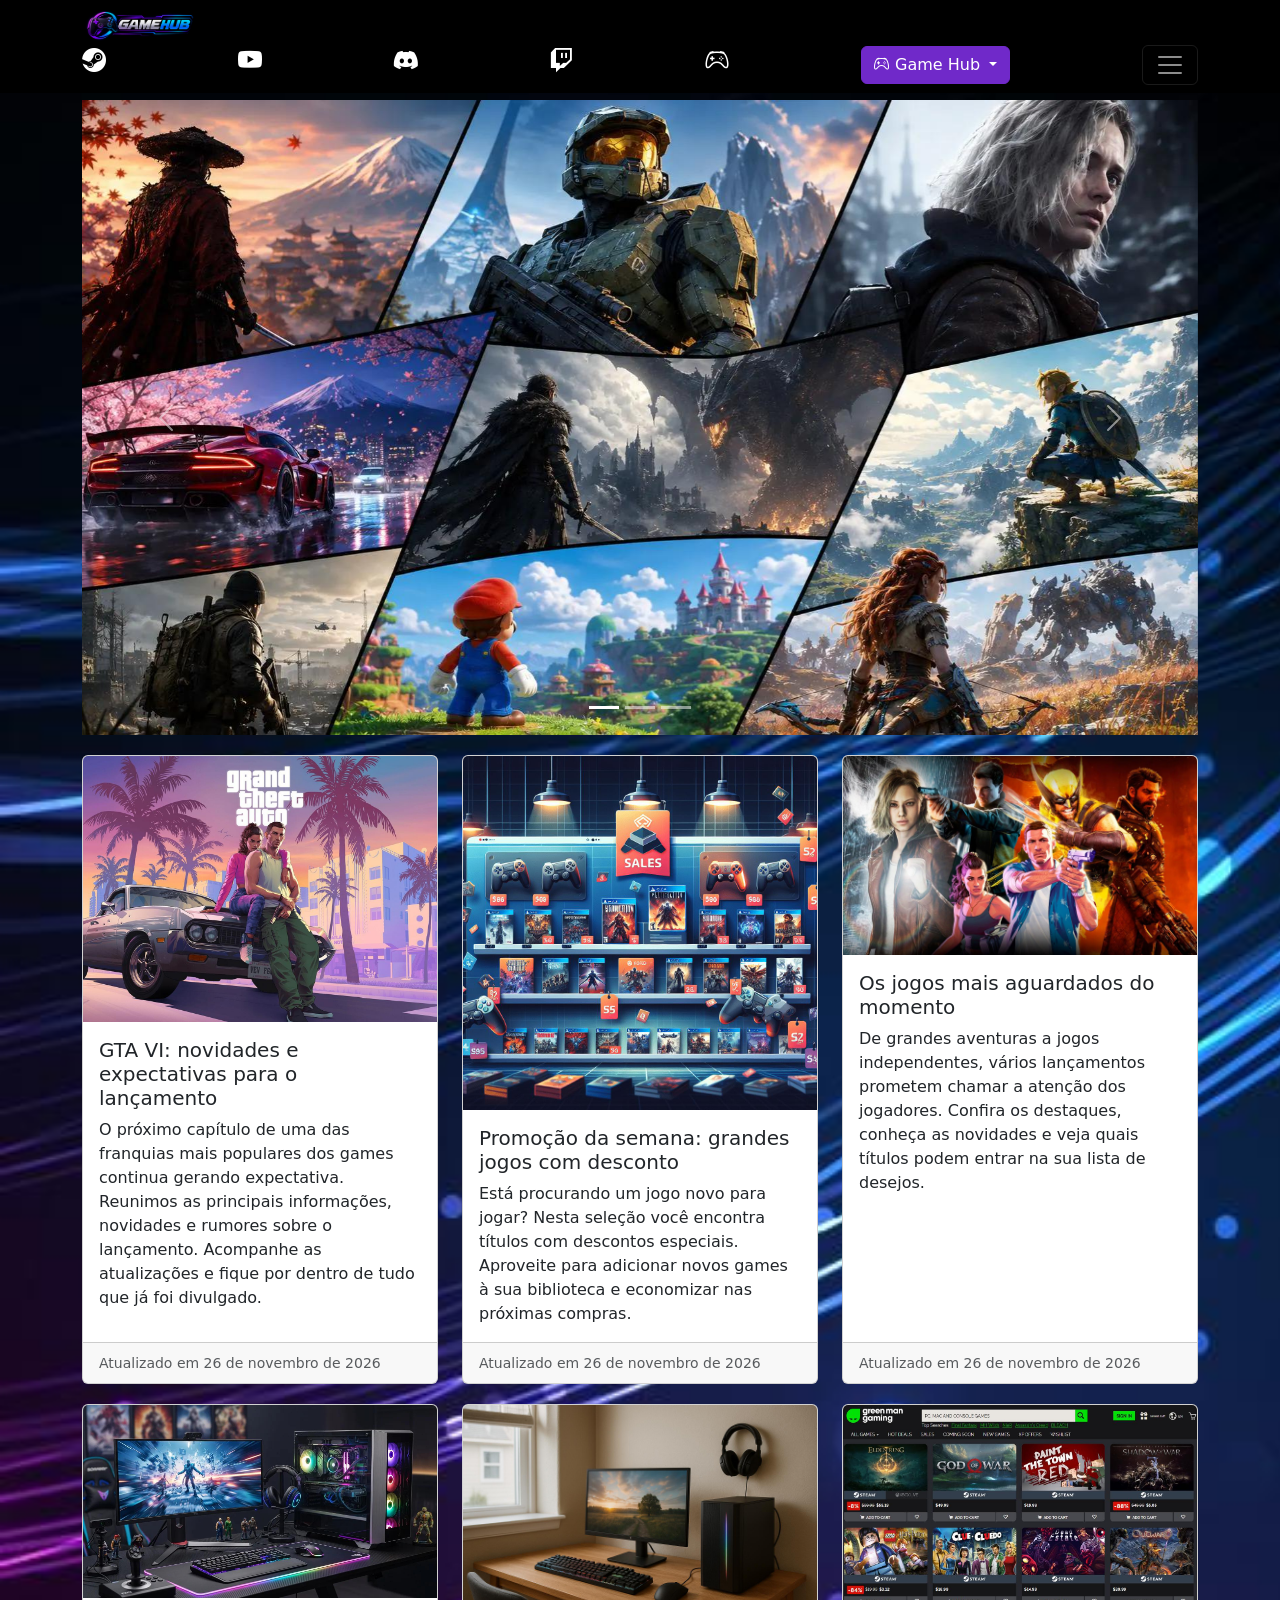
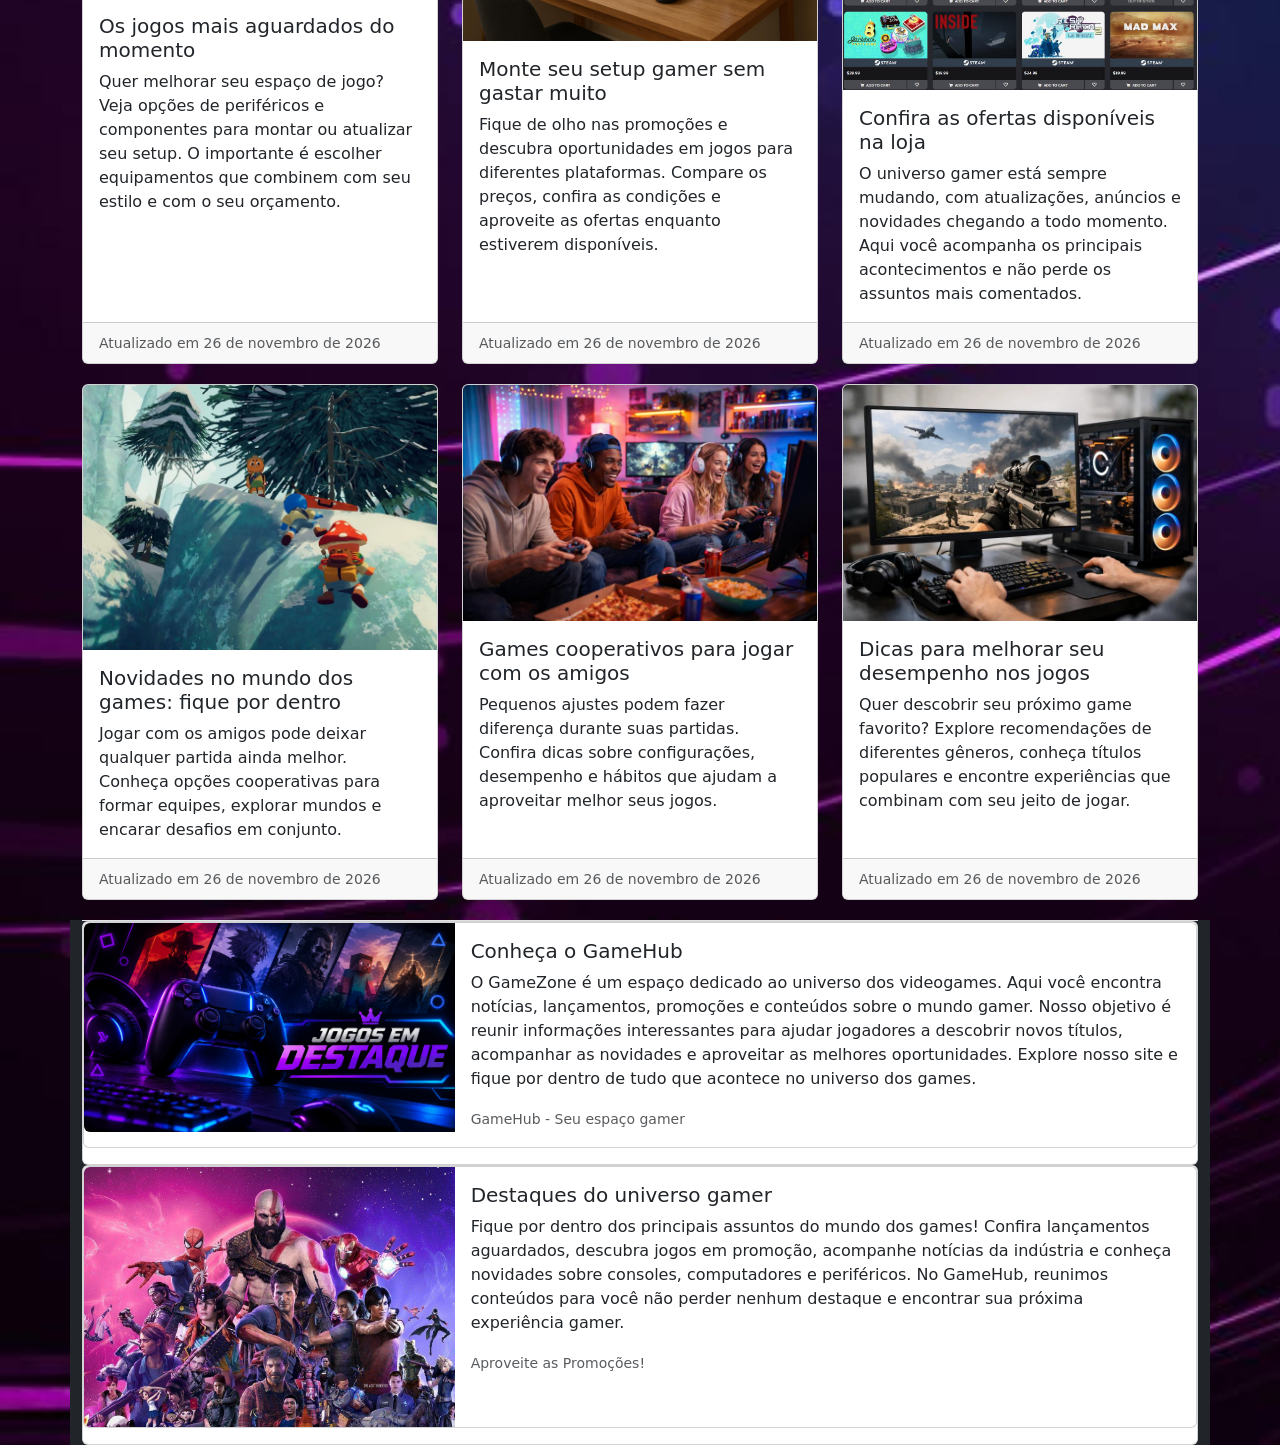
==== commit de88e224: "parte final" ====
--- a/public/index.html
+++ b/public/index.html
@@ -3,7 +3,7 @@
 <head>
     <meta charset="utf-8">
     <meta name="viewport" content="width=device-width, initial-scale=1">
-    <title>GameZone | Game Hub</title>
+    <title>Game Hub</title>
     <link href="https://cdn.jsdelivr.net/npm/bootstrap@5.3.8/dist/css/bootstrap.min.css" rel="stylesheet">
     <link rel="stylesheet" href="https://cdn.jsdelivr.net/npm/bootstrap-icons@1.13.1/font/bootstrap-icons.min.css">
     <link rel="stylesheet" href="./bootstrap/styles_complement.css">
@@ -14,11 +14,8 @@
         <section name="barra-navegacao">
             <nav class="navbar navbar-dark bg-black fixed-top">
                 <div class="container">
-                    <a class="navbar-brand" href="#">
-                        <img src="./assets/logo_claro.png" alt="Logo GameZone" width="45px" height="45px">
-                    </a>
                     <div class="img-responsive">
-                        <img src="./assets/letreiro-claro.png" alt="GameZone" width="30%">
+                        <img src="./assets/Letreiro_logo_gamehub.png" alt="GameZone" width="10%">
                     </div>
                     <div class="icon"><h4><i class="bi bi-steam text-white"></i></h4></div>
                     <div class="icon"><h4><i class="bi bi-youtube text-white"></i></h4></div>
@@ -48,7 +45,7 @@
                     <div class="offcanvas offcanvas-end text-bg-dark" tabindex="-1" id="offcanvasNavbar"
                         aria-labelledby="offcanvasNavbarLabel">
                         <div class="offcanvas-header">
-                            <img src="./assets/letreiro-claro.png" alt="GameZone" width="100%">
+                            <img src="./assets/Letreiro_logo_gamehub.png" alt="GameZone" width="100%">
                             <button type="button" class="btn-close" data-bs-dismiss="offcanvas"
                                 aria-label="Close"></button>
                         </div>
@@ -91,13 +88,13 @@
                     </div>
                     <div class="carousel-inner">
                         <div class="carousel-item active">
-                            <img src="./assets/banner1_gamer.jfif" class="d-block w-100" alt="Banner de jogos em destaque">
+                            <img src="./assets/banner1_alt_gamer.jpg" class="d-block w-100" alt="Banner de jogos em destaque">
                         </div>
                         <div class="carousel-item">
-                            <img src="./assets/banner2.png" class="d-block w-100" alt="Ofertas de jogos">
+                            <img src="./assets/banner2_alt_gamer.jpg" class="d-block w-100" alt="Ofertas de jogos">
                         </div>
                         <div class="carousel-item">
-                            <img src="./assets/banner3.png" class="d-block w-100" alt="Novidades gamer">
+                            <img src="./assets/banner3_alt_gamer.jpg" class="d-block w-100" alt="Novidades gamer">
                         </div>
                     </div>
                     <button class="carousel-control-prev" type="button" data-bs-target="#carouselExampleIndicators"
@@ -120,7 +117,7 @@
 
                     <div class="col">
                         <div class="card h-100">
-                            <img src="./assets/quadro1.png" class="card-img-top" alt="Notícia gamer 1">
+                            <img src="./assets/quadro1_gamer.jpg" class="card-img-top" alt="Notícia gamer 1">
                             <div class="card-body">
                                 <h5 class="card-title">GTA VI: novidades e expectativas para o lançamento</h5>
                                 <p class="card-text">
@@ -137,7 +134,7 @@
 
                     <div class="col">
                         <div class="card h-100">
-                            <img src="./assets/quadro2.png" class="card-img-top" alt="Notícia gamer 2">
+                            <img src="./assets/quadro2_gamer.jpg" class="card-img-top" alt="Notícia gamer 2">
                             <div class="card-body">
                                 <h5 class="card-title">Promoção da semana: grandes jogos com desconto</h5>
                                 <p class="card-text">
@@ -153,7 +150,7 @@
 
                     <div class="col">
                         <div class="card h-100">
-                            <img src="./assets/quadro3.png" class="card-img-top" alt="Notícia gamer 3">
+                            <img src="./assets/quadro3_gamer.jpg" class="card-img-top" alt="Notícia gamer 3">
                             <div class="card-body">
                                 <h5 class="card-title">Os jogos mais aguardados do momento</h5>
                                 <p class="card-text">
@@ -175,7 +172,7 @@
 
                     <div class="col">
                         <div class="card h-100">
-                            <img src="./assets/quadro4.png" class="card-img-top" alt="Notícia gamer 4">
+                            <img src="./assets/quadro4_gamer.jpg" class="card-img-top" alt="Notícia gamer 4">
                             <div class="card-body">
                                 <h5 class="card-title">Os jogos mais aguardados do momento</h5>
                                 <p class="card-text">
@@ -192,7 +189,7 @@
 
                     <div class="col">
                         <div class="card h-100">
-                            <img src="./assets/quadro5.png" class="card-img-top" alt="Notícia gamer 5">
+                            <img src="./assets/quadro5_gamer.jpg" class="card-img-top" alt="Notícia gamer 5">
                             <div class="card-body">
                                 <h5 class="card-title">Monte seu setup gamer sem gastar muito</h5>
                                 <p class="card-text">
@@ -208,7 +205,7 @@
 
                     <div class="col">
                         <div class="card h-100">
-                            <img src="./assets/quadro6.png" class="card-img-top" alt="Notícia gamer 6">
+                            <img src="./assets/quadro6_gamer.jpg" class="card-img-top" alt="Notícia gamer 6">
                             <div class="card-body">
                                 <h5 class="card-title">Confira as ofertas disponíveis na loja</h5>
                                 <p class="card-text">
@@ -231,7 +228,7 @@
 
                     <div class="col">
                         <div class="card h-100">
-                            <img src="./assets/quadro7.png" class="card-img-top" alt="Notícia gamer 7">
+                            <img src="./assets/quadro7_gamer.jpg" class="card-img-top" alt="Notícia gamer 7">
                             <div class="card-body">
                                 <h5 class="card-title">Novidades no mundo dos games: fique por dentro</h5>
                                 <p class="card-text">
@@ -247,7 +244,7 @@
 
                     <div class="col">
                         <div class="card h-100">
-                            <img src="./assets/quadro8.png" class="card-img-top" alt="Notícia gamer 8">
+                            <img src="./assets/quadro8_gamer.jpg" class="card-img-top" alt="Notícia gamer 8">
                             <div class="card-body">
                                 <h5 class="card-title">Games cooperativos para jogar com os amigos</h5>
                                 <p class="card-text">
@@ -263,7 +260,7 @@
 
                     <div class="col">
                         <div class="card h-100">
-                            <img src="./assets/quadro9.png" class="card-img-top" alt="Notícia gamer 9">
+                            <img src="./assets/quadro9_gamer.jpg" class="card-img-top" alt="Notícia gamer 9">
                             <div class="card-body">
                                 <h5 class="card-title">Dicas para melhorar seu desempenho nos jogos</h5>
                                 <p class="card-text">
@@ -280,80 +277,69 @@
                 </div>
             </div>
         </section>
+
 
         <section name="card-sobrenos">
             <div class="container bg-dark" style="margin-top:20px;">
                 <ul class="nav nav-tabs bg-dark">
-                    <li class="nav-item">
-                        <a class="nav-link active" aria-current="page" href="#infografico">Sobre o GameZone</a>
-                    </li>
-                    <li class="nav-item">
-                        <a class="nav-link" href="#historico">Destaques</a>
-                    </li>
-                    <li class="nav-item">
-                        <a class="nav-link" href="#">Equipe</a>
-                    </li>
-                    <li class="nav-item">
-                        <a class="nav-link disabled" aria-disabled="true">Contato</a>
-                    </li>
                 </ul>
-
+        
                 <div class="card" style="width: 100%;" id="infografico">
                     <div class="card mb-3" style="max-width: 100%;">
                         <div class="row g-0">
                             <div class="col-md-4">
-                                <img src="./assets/info-grafico.png" class="img-fluid rounded-start"
-                                    alt="Destaques do GameZone" width="100%">
+                                <img src="./assets/info_grafico_gamer.png" class="img-fluid rounded-start"
+                                    alt="Informações do GameZone" width="100%">
                             </div>
                             <div class="col-md-8">
                                 <div class="card-body">
-                                    <h5 class="card-title">Como encontrar as melhores ofertas de jogos</h5>
+                                    <h5 class="card-title">Conheça o GameHub</h5>
                                     <p class="card-text">
-                                        No GameZone, acreditamos que todo jogador merece ficar por dentro do universo gamer.
-                                        Por isso, reunimos notícias, novidades, promoções e conteúdos sobre jogos para
-                                        você acompanhar os principais lançamentos e descobrir novas experiências.
-                                        Explore os destaques, confira as ofertas e fique sempre atualizado.
-                                        Com o GameZone, sua próxima aventura pode estar a apenas uma notícia de distância.
-                                        Entre, explore e aproveite o melhor dos games.
+                                        O GameZone é um espaço dedicado ao universo dos videogames.
+                                        Aqui você encontra notícias, lançamentos, promoções e conteúdos
+                                        sobre o mundo gamer. Nosso objetivo é reunir informações
+                                        interessantes para ajudar jogadores a descobrir novos títulos,
+                                        acompanhar as novidades e aproveitar as melhores oportunidades.
+                                        Explore nosso site e fique por dentro de tudo que acontece
+                                        no universo dos games.
                                     </p>
                                     <p class="card-text">
-                                        <small class="text-body-secondary">Atualizado em 26 de novembro de 2026</small>
+                                        <small class="text-body-secondary">GameHub - Seu espaço gamer</small>
                                     </p>
                                 </div>
                             </div>
                         </div>
                     </div>
                 </div>
-
+        
                 <div class="card" style="width: 100%;" id="historico">
                     <div class="card mb-3" style="max-width: 100%;">
                         <div class="row g-0">
                             <div class="col-md-4">
-                                <img src="./assets/posts.jpeg" class="img-fluid rounded-start"
+                                <img src="./assets/poster_gamer.jpg" class="img-fluid rounded-start"
                                     alt="Destaques do GameZone" width="100%">
                             </div>
                             <div class="col-md-8">
                                 <div class="card-body">
-                                    <h5 class="card-title">Como encontrar as melhores ofertas de jogos</h5>
+                                    <h5 class="card-title">Destaques do universo gamer</h5>
                                     <p class="card-text">
-                                        No GameZone, acreditamos que todo jogador merece ficar por dentro do universo gamer.
-                                        Por isso, reunimos notícias, novidades, promoções e conteúdos sobre jogos para
-                                        você acompanhar os principais lançamentos e descobrir novas experiências.
-                                        Explore os destaques, confira as ofertas e fique sempre atualizado.
-                                        Com o GameZone, sua próxima aventura pode estar a apenas uma notícia de distância.
-                                        Entre, explore e aproveite o melhor dos games.
+                                        Fique por dentro dos principais assuntos do mundo dos games!
+                                        Confira lançamentos aguardados, descubra jogos em promoção,
+                                        acompanhe notícias da indústria e conheça novidades sobre
+                                        consoles, computadores e periféricos. No GameHub, reunimos
+                                        conteúdos para você não perder nenhum destaque e encontrar
+                                        sua próxima experiência gamer.
                                     </p>
                                     <p class="card-text">
-                                        <small class="text-body-secondary">Atualizado em 26 de novembro de 2026</small>
+                                        <small class="text-body-secondary">Aproveite as Promoções!</small>
                                     </p>
                                 </div>
                             </div>
                         </div>
                     </div>
                 </div>
-
-            </div>
         </section>
+        
     </main>
 
     <footer>
